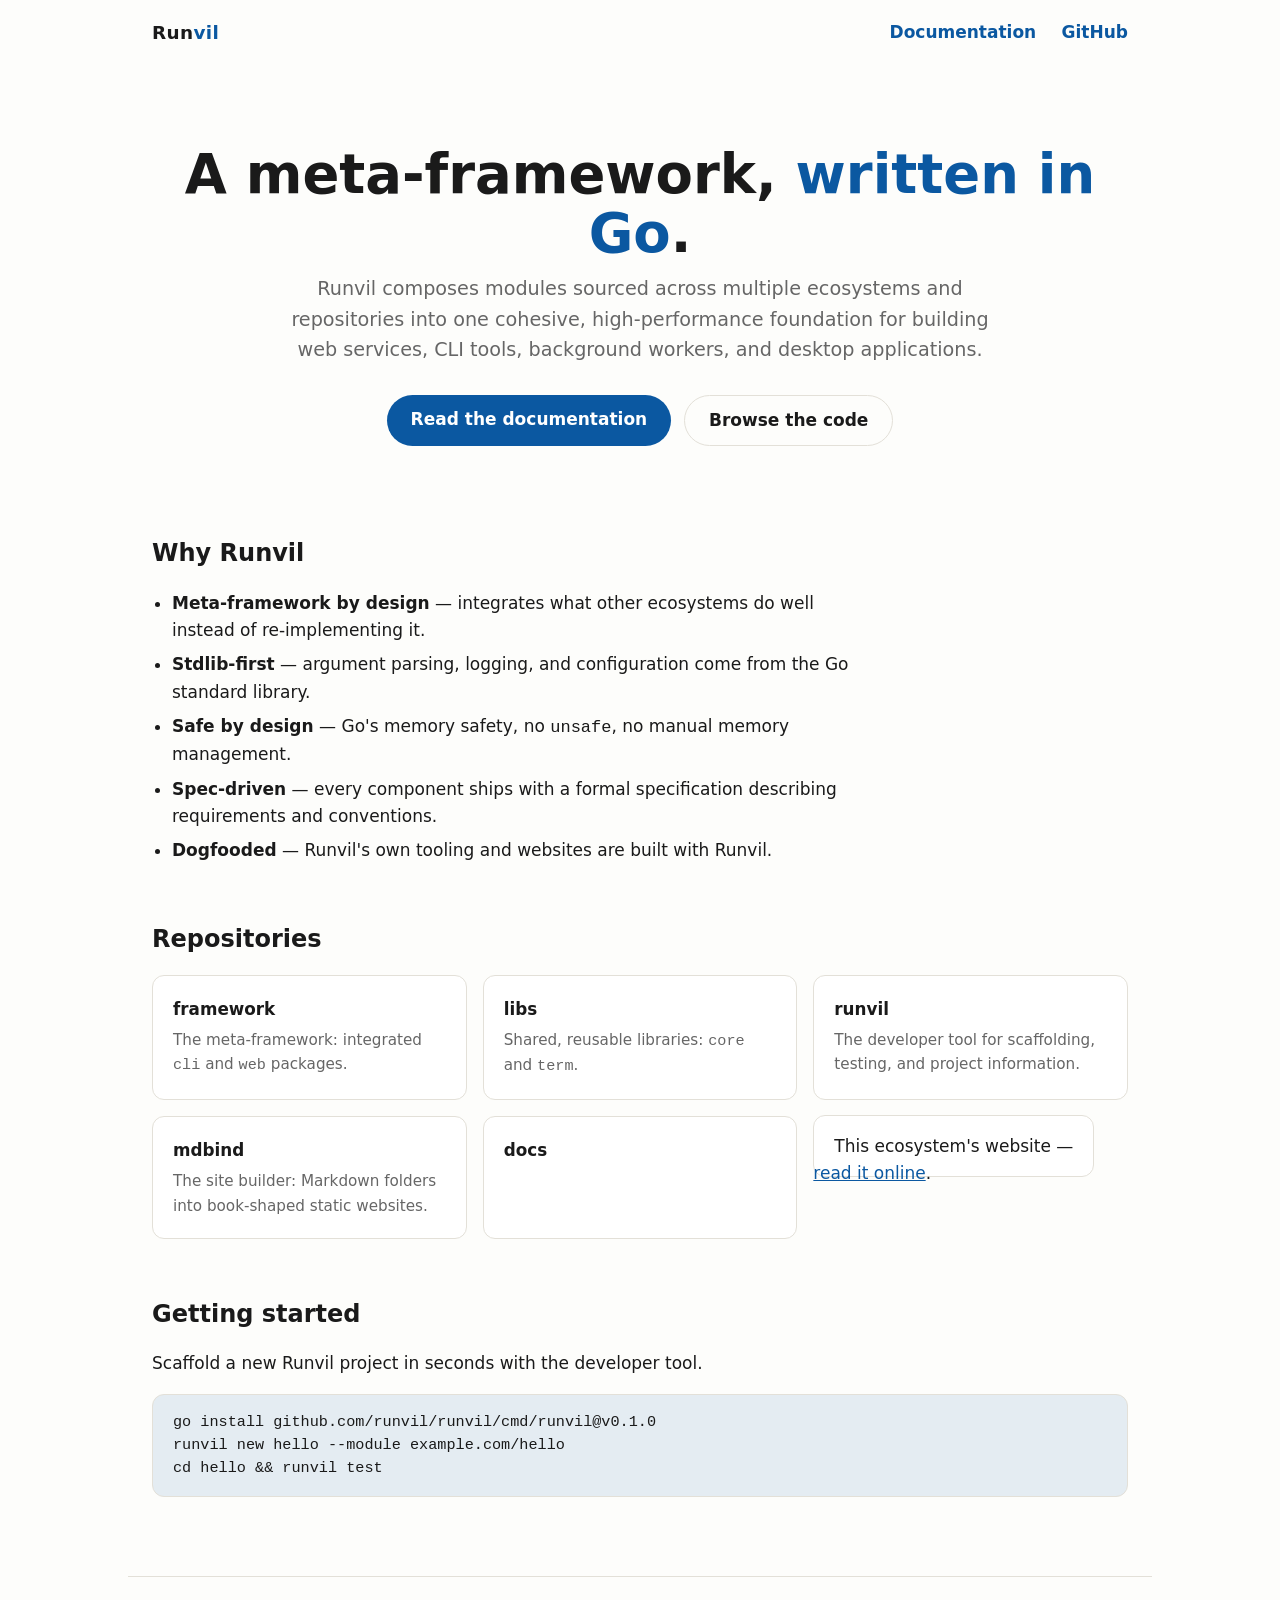
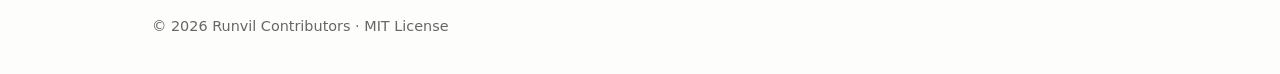
==== index.html @ ac2ca820 "Add Runvil ecosystem landing page" ====
<!DOCTYPE html>
<html lang="en">
<head>
<meta charset="utf-8">
<meta name="viewport" content="width=device-width, initial-scale=1">
<title>Runvil — A Meta-Framework Written in Go</title>
<meta name="description" content="Runvil composes modules sourced across multiple ecosystems into one cohesive, high-performance foundation for building applications in Go.">
<link rel="icon" href="data:image/svg+xml,%3Csvg xmlns='http://www.w3.org/2000/svg' viewBox='0 0 32 32'%3E%3Crect width='32' height='32' rx='7' fill='%230b58a1'/%3E%3Cpath d='M9 22 L9 10 L13 10 L13 18 L19 18 L19 10 L23 10 L23 22 Z' fill='%23fff'/%3E%3C/svg%3E">
<style>
  :root {
    color-scheme: light dark;
    --bg: #fdfdfb;
    --ink: #1a1a1a;
    --muted: #666;
    --accent: #0b58a1;
    --accent-soft: rgba(11, 88, 161, 0.10);
    --rule: #e3e0d8;
    --card: #ffffff;
    --radius: 12px;
  }
  * { box-sizing: border-box; }
  body {
    margin: 0;
    font: 17px/1.6 ui-sans-serif, system-ui, -apple-system, "Segoe UI", sans-serif;
    color: var(--ink);
    background: var(--bg);
  }
  a { color: var(--accent); }
  header.top {
    display: flex; align-items: center; justify-content: space-between;
    padding: 1.1rem 1.5rem; max-width: 64rem; margin: 0 auto;
  }
  header.top .brand { font-weight: 800; font-size: 1.15rem; letter-spacing: .02em; }
  header.top .brand span { color: var(--accent); }
  header.top nav a { text-decoration: none; font-weight: 600; margin-left: 1.25rem; }
  main { max-width: 64rem; margin: 0 auto; padding: 2rem 1.5rem 4rem; }
  .hero { text-align: center; padding: 3rem 0 2rem; }
  .hero h1 { font-size: clamp(2.2rem, 6vw, 3.4rem); line-height: 1.1; margin: 0 0 .6rem; }
  .hero h1 span { color: var(--accent); }
  .hero p.tagline { font-size: 1.2rem; color: var(--muted); max-width: 44rem; margin: 0 auto 1.8rem; }
  .cta { display: flex; gap: .8rem; justify-content: center; flex-wrap: wrap; }
  .cta a {
    display: inline-block; padding: .7rem 1.5rem; border-radius: 999px;
    text-decoration: none; font-weight: 700;
  }
  .cta a.primary { background: var(--accent); color: #fff; }
  .cta a.secondary { border: 1px solid var(--rule); color: var(--ink); }
  section { margin-top: 3.5rem; }
  h2 { font-size: 1.5rem; margin: 0 0 1rem; }
  .grid { display: grid; grid-template-columns: repeat(auto-fit, minmax(15rem, 1fr)); gap: 1rem; }
  .card {
    background: var(--card); border: 1px solid var(--rule); border-radius: var(--radius);
    padding: 1.25rem; text-decoration: none; color: inherit;
    transition: border-color .15s ease, transform .15s ease;
  }
  .card:hover { border-color: var(--accent); transform: translateY(-2px); }
  .card h3 { margin: 0 0 .35rem; font-size: 1.05rem; }
  .card p { margin: 0; color: var(--muted); font-size: .95rem; }
  pre {
    background: var(--accent-soft); border: 1px solid var(--rule);
    border-radius: var(--radius); padding: 1rem 1.25rem; overflow-x: auto;
    font: .95rem/1.5 ui-monospace, "SF Mono", Menlo, Consolas, monospace;
  }
  ul.features { padding-left: 1.25rem; max-width: 44rem; }
  ul.features li { margin: .45rem 0; }
  footer {
    max-width: 64rem; margin: 0 auto; padding: 1.5rem; color: var(--muted);
    font-size: .9rem; border-top: 1px solid var(--rule);
  }
  @media (prefers-color-scheme: dark) {
    :root {
      --bg: #17171a; --ink: #e6e4dd; --muted: #9a968b;
      --accent: #7ab4ef; --accent-soft: rgba(122, 180, 239, 0.12);
      --rule: #2e2e34; --card: #1e1e23;
    }
    .cta a.secondary { color: var(--ink); }
  }
</style>
</head>
<body>
<header class="top">
  <div class="brand">Run<span>vil</span></div>
  <nav>
    <a href="/docs/">Documentation</a>
    <a href="https://github.com/runvil">GitHub</a>
  </nav>
</header>

<main>
  <div class="hero">
    <h1>A meta-framework, <span>written in Go</span>.</h1>
    <p class="tagline">Runvil composes modules sourced across multiple ecosystems and repositories
    into one cohesive, high-performance foundation for building web services, CLI tools,
    background workers, and desktop applications.</p>
    <div class="cta">
      <a class="primary" href="/docs/">Read the documentation</a>
      <a class="secondary" href="https://github.com/runvil">Browse the code</a>
    </div>
  </div>

  <section>
    <h2>Why Runvil</h2>
    <ul class="features">
      <li><strong>Meta-framework by design</strong> — integrates what other ecosystems do well instead of re-implementing it.</li>
      <li><strong>Stdlib-first</strong> — argument parsing, logging, and configuration come from the Go standard library.</li>
      <li><strong>Safe by design</strong> — Go's memory safety, no <code>unsafe</code>, no manual memory management.</li>
      <li><strong>Spec-driven</strong> — every component ships with a formal specification describing requirements and conventions.</li>
      <li><strong>Dogfooded</strong> — Runvil's own tooling and websites are built with Runvil.</li>
    </ul>
  </section>

  <section>
    <h2>Repositories</h2>
    <div class="grid">
      <a class="card" href="https://github.com/runvil/framework">
        <h3>framework</h3>
        <p>The meta-framework: integrated <code>cli</code> and <code>web</code> packages.</p>
      </a>
      <a class="card" href="https://github.com/runvil/libs">
        <h3>libs</h3>
        <p>Shared, reusable libraries: <code>core</code> and <code>term</code>.</p>
      </a>
      <a class="card" href="https://github.com/runvil/runvil">
        <h3>runvil</h3>
        <p>The developer tool for scaffolding, testing, and project information.</p>
      </a>
      <a class="card" href="https://github.com/runvil/mdbind">
        <h3>mdbind</h3>
        <p>The site builder: Markdown folders into book-shaped static websites.</p>
      </a>
      <a class="card" href="https://github.com/runvil/docs">
        <h3>docs</h3>
        <p>This ecosystem's website — <a href="/docs/">read it online</a>.</p>
      </a>
    </div>
  </section>

  <section>
    <h2>Getting started</h2>
    <p>Scaffold a new Runvil project in seconds with the developer tool.</p>
<pre>go install github.com/runvil/runvil/cmd/runvil@v0.1.0
runvil new hello --module example.com/hello
cd hello && runvil test</pre>
  </section>
</main>

<footer>
  <p>&copy; 2026 Runvil Contributors &middot; MIT License</p>
</footer>
</body>
</html>
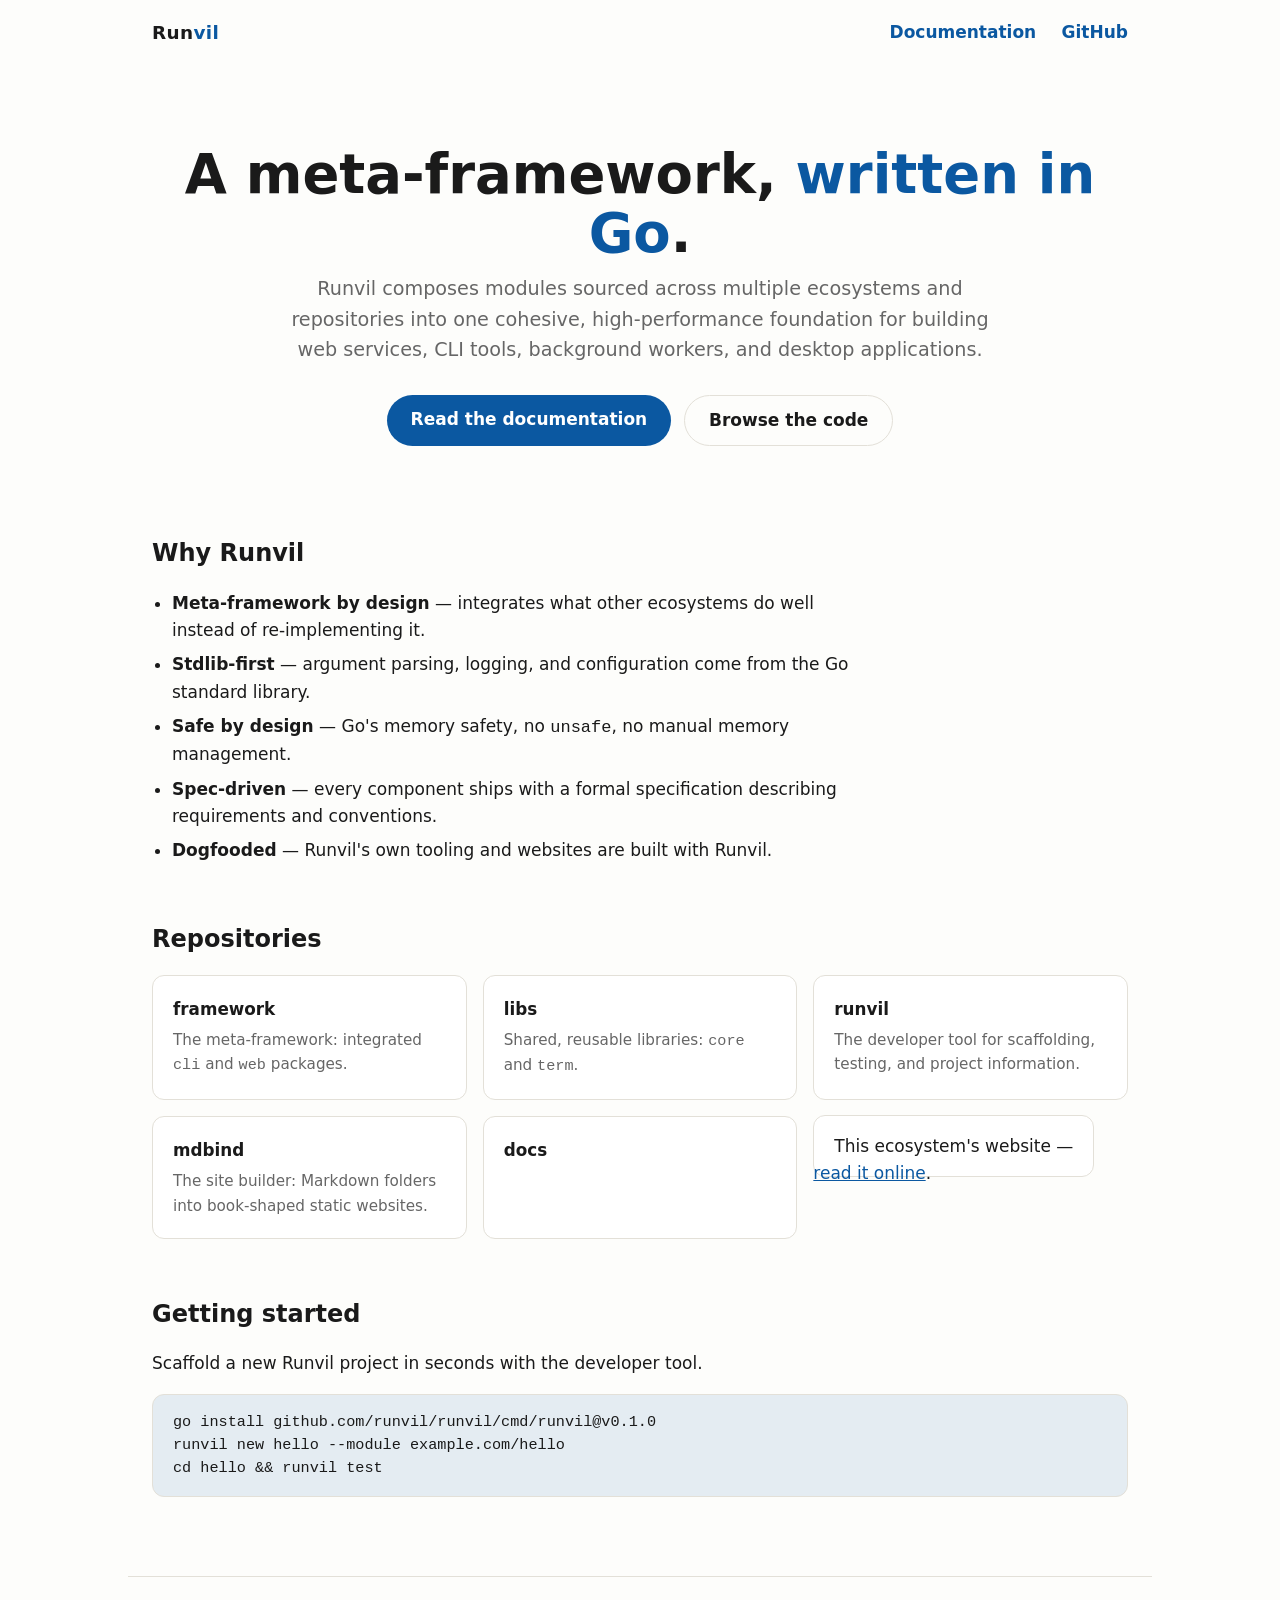
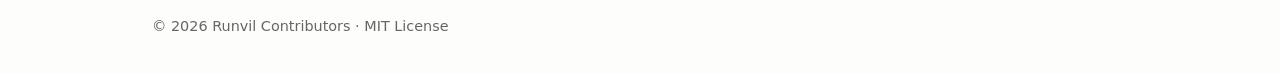
==== commit f88c86b6: "Render footer year dynamically with JavaScript" ====
--- a/index.html
+++ b/index.html
@@ -145,7 +145,10 @@
 </main>
 
 <footer>
-  <p>&copy; 2026 Runvil Contributors &middot; MIT License</p>
+  <p>&copy; <span id="year">2026</span> Runvil Contributors &middot; MIT License</p>
 </footer>
+<script>
+  document.getElementById('year').textContent = new Date().getFullYear();
+</script>
 </body>
 </html>
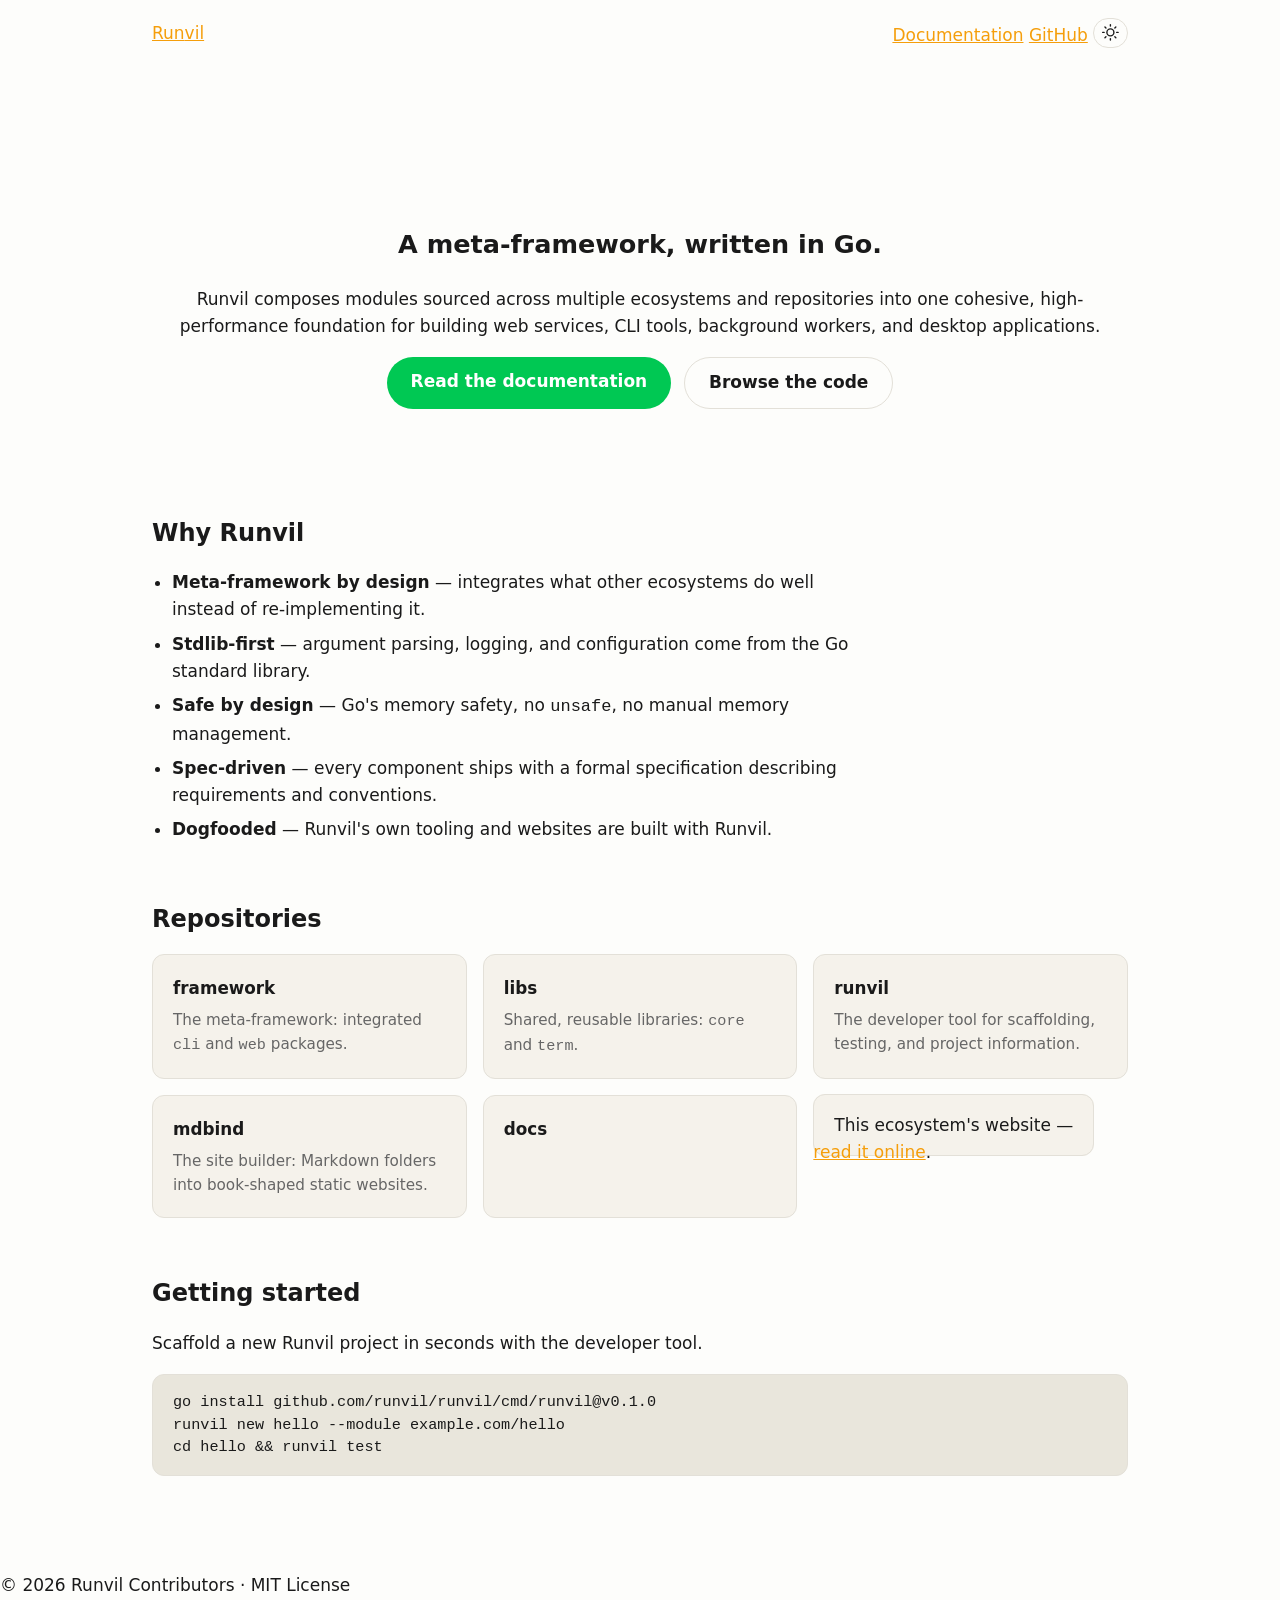
==== commit 14e14bb3: "Use ui framework theming; add theme.css asset from ui exports" ====
--- a/index.html
+++ b/index.html
@@ -1,154 +1,82 @@
-<!DOCTYPE html>
-<html lang="en">
-<head>
-<meta charset="utf-8">
-<meta name="viewport" content="width=device-width, initial-scale=1">
+<!DOCTYPE html><html lang="en" data-rv-layout="site"><head>
+<meta charset="utf-8"/>
+<meta name="viewport" content="width=device-width, initial-scale=1"/>
+<meta name="color-scheme" content="light dark"/>
+<meta name="description" content="Runvil composes modules sourced across multiple ecosystems into one cohesive, high-performance foundation for building applications in Go."/>
 <title>Runvil — A Meta-Framework Written in Go</title>
-<meta name="description" content="Runvil composes modules sourced across multiple ecosystems into one cohesive, high-performance foundation for building applications in Go.">
-<link rel="icon" href="data:image/svg+xml,%3Csvg xmlns='http://www.w3.org/2000/svg' viewBox='0 0 32 32'%3E%3Crect width='32' height='32' rx='7' fill='%230b58a1'/%3E%3Cpath d='M9 22 L9 10 L13 10 L13 18 L19 18 L19 10 L23 10 L23 22 Z' fill='%23fff'/%3E%3C/svg%3E">
-<style>
-  :root {
-    color-scheme: light dark;
-    --bg: #fdfdfb;
-    --ink: #1a1a1a;
-    --muted: #666;
-    --accent: #0b58a1;
-    --accent-soft: rgba(11, 88, 161, 0.10);
-    --rule: #e3e0d8;
-    --card: #ffffff;
-    --radius: 12px;
-  }
-  * { box-sizing: border-box; }
-  body {
-    margin: 0;
-    font: 17px/1.6 ui-sans-serif, system-ui, -apple-system, "Segoe UI", sans-serif;
-    color: var(--ink);
-    background: var(--bg);
-  }
-  a { color: var(--accent); }
-  header.top {
-    display: flex; align-items: center; justify-content: space-between;
-    padding: 1.1rem 1.5rem; max-width: 64rem; margin: 0 auto;
-  }
-  header.top .brand { font-weight: 800; font-size: 1.15rem; letter-spacing: .02em; }
-  header.top .brand span { color: var(--accent); }
-  header.top nav a { text-decoration: none; font-weight: 600; margin-left: 1.25rem; }
-  main { max-width: 64rem; margin: 0 auto; padding: 2rem 1.5rem 4rem; }
-  .hero { text-align: center; padding: 3rem 0 2rem; }
-  .hero h1 { font-size: clamp(2.2rem, 6vw, 3.4rem); line-height: 1.1; margin: 0 0 .6rem; }
-  .hero h1 span { color: var(--accent); }
-  .hero p.tagline { font-size: 1.2rem; color: var(--muted); max-width: 44rem; margin: 0 auto 1.8rem; }
-  .cta { display: flex; gap: .8rem; justify-content: center; flex-wrap: wrap; }
-  .cta a {
-    display: inline-block; padding: .7rem 1.5rem; border-radius: 999px;
-    text-decoration: none; font-weight: 700;
-  }
-  .cta a.primary { background: var(--accent); color: #fff; }
-  .cta a.secondary { border: 1px solid var(--rule); color: var(--ink); }
-  section { margin-top: 3.5rem; }
-  h2 { font-size: 1.5rem; margin: 0 0 1rem; }
-  .grid { display: grid; grid-template-columns: repeat(auto-fit, minmax(15rem, 1fr)); gap: 1rem; }
-  .card {
-    background: var(--card); border: 1px solid var(--rule); border-radius: var(--radius);
-    padding: 1.25rem; text-decoration: none; color: inherit;
-    transition: border-color .15s ease, transform .15s ease;
-  }
-  .card:hover { border-color: var(--accent); transform: translateY(-2px); }
-  .card h3 { margin: 0 0 .35rem; font-size: 1.05rem; }
-  .card p { margin: 0; color: var(--muted); font-size: .95rem; }
-  pre {
-    background: var(--accent-soft); border: 1px solid var(--rule);
-    border-radius: var(--radius); padding: 1rem 1.25rem; overflow-x: auto;
-    font: .95rem/1.5 ui-monospace, "SF Mono", Menlo, Consolas, monospace;
-  }
-  ul.features { padding-left: 1.25rem; max-width: 44rem; }
-  ul.features li { margin: .45rem 0; }
-  footer {
-    max-width: 64rem; margin: 0 auto; padding: 1.5rem; color: var(--muted);
-    font-size: .9rem; border-top: 1px solid var(--rule);
-  }
-  @media (prefers-color-scheme: dark) {
-    :root {
-      --bg: #17171a; --ink: #e6e4dd; --muted: #9a968b;
-      --accent: #7ab4ef; --accent-soft: rgba(122, 180, 239, 0.12);
-      --rule: #2e2e34; --card: #1e1e23;
-    }
-    .cta a.secondary { color: var(--ink); }
-  }
-</style>
+<link rel="icon" href="data:image/svg+xml,%3Csvg xmlns=&#39;http://www.w3.org/2000/svg&#39; viewBox=&#39;0 0 32 32&#39;%3E%3Crect width=&#39;32&#39; height=&#39;32&#39; rx=&#39;7&#39; fill=&#39;%2300c853&#39;/%3E%3Cpath d=&#39;M9 22 L9 10 L13 10 L13 18 L19 18 L19 10 L23 10 L23 22 Z&#39; fill=&#39;%23fff&#39;/%3E%3C/svg%3E"/>
+<link rel="stylesheet" href="/assets/style.css"/>
+<link rel="stylesheet" href="/assets/theme.css"/>
+<style>:root{--base-1: #fdfdfb;--base-1-content: #1a1a1a;--base-2: #f5f2eb;--base-2-content: #666;--base-3: #efece4;--base-3-content: #4a4a4a;--primary: #00c853;--primary-content: #ffffff;--secondary: #4a8f7a;--secondary-content: #ffffff;--accent: #f59e0b;--accent-content: #ffffff;--ghost: #e9e6dc;--ghost-content: #666;--neutral: #e3e0d8;--neutral-content: #666;--success: #15803d;--success-content: #ffffff;--info: #0d9488;--info-content: #ffffff;--warning: #f59e0b;--warning-content: #ffffff;--error: #b91c1c;--error-content: #ffffff;}:root[data-theme="dark"]{--base-1: #17171a;--base-1-content: #e6e4dd;--base-2: #202024;--base-2-content: #9a968b;--base-3: #2a2a30;--base-3-content: #c6c2b8;--primary: #5cff8e;--primary-content: #06160d;--secondary: #7fc99d;--secondary-content: #07130b;--accent: #ffb020;--accent-content: #241a00;--ghost: #26262b;--ghost-content: #9a968b;--neutral: #2e2e34;--neutral-content: #9a968b;--success: #4ade80;--success-content: #0b1f10;--info: #2dd4bf;--info-content: #062a23;--warning: #ffb020;--warning-content: #241a00;--error: #f87171;--error-content: #260a0a;}@media (prefers-color-scheme: dark){:root:not([data-theme]){--base-1: #17171a;--base-1-content: #e6e4dd;--base-2: #202024;--base-2-content: #9a968b;--base-3: #2a2a30;--base-3-content: #c6c2b8;--primary: #5cff8e;--primary-content: #06160d;--secondary: #7fc99d;--secondary-content: #07130b;--accent: #ffb020;--accent-content: #241a00;--ghost: #26262b;--ghost-content: #9a968b;--neutral: #2e2e34;--neutral-content: #9a968b;--success: #4ade80;--success-content: #0b1f10;--info: #2dd4bf;--info-content: #062a23;--warning: #ffb020;--warning-content: #241a00;--error: #f87171;--error-content: #260a0a;}}</style><script>(function(){var k="runvil-theme",d="auto",t=d;try{t=localStorage.getItem(k)||d}catch(e){}var m=window.matchMedia('(prefers-color-scheme: dark)');function apply(){var dark=t==='dark'||(t==='auto'&&m.matches);var r=document.documentElement;r.dataset.theme=dark?'dark':'light';r.style.colorScheme=dark?'dark':'light';var meta=document.querySelector('meta[name="color-scheme"]');if(meta)meta.content=dark?'dark':'light'}apply();if(m.addEventListener){m.addEventListener('change',function(){if(t==='auto')apply()})}window.runvilTheme={get:function(){return t},set:function(x){t=x;try{localStorage.setItem(k,x)}catch(e){}apply()},toggle:function(){var dark=t==='dark'||(t==='auto'&&m.matches);window.runvilTheme.set(dark?'light':'dark')}};document.addEventListener('click',function(e){var el=e.target&&e.target.closest?e.target.closest('[data-theme-toggle]'):null;if(el)window.runvilTheme.toggle()})})();</script>
 </head>
 <body>
-<header class="top">
-  <div class="brand">Run<span>vil</span></div>
+<header class="top" data-rv-component="topbar">
+  <a class="brand" href="/">Run<span>vil</span></a>
   <nav>
     <a href="/docs/">Documentation</a>
     <a href="https://github.com/runvil">GitHub</a>
+    <button type="button" class="theme-toggle" data-theme-toggle="" aria-label="Toggle light/dark theme" title="Toggle theme"><svg class="icon-sun" viewBox="0 0 24 24" width="16" height="16" fill="none" stroke="currentColor" stroke-width="2" stroke-linecap="round" stroke-linejoin="round" aria-hidden="true"><circle cx="12" cy="12" r="5"></circle><line x1="12" y1="1" x2="12" y2="3"></line><line x1="12" y1="21" x2="12" y2="23"></line><line x1="4.22" y1="4.22" x2="5.64" y2="5.64"></line><line x1="18.36" y1="18.36" x2="19.78" y2="19.78"></line><line x1="1" y1="12" x2="3" y2="12"></line><line x1="21" y1="12" x2="23" y2="12"></line><line x1="4.22" y1="19.78" x2="5.64" y2="18.36"></line><line x1="18.36" y1="5.64" x2="19.78" y2="4.22"></line></svg><svg class="icon-moon" viewBox="0 0 24 24" width="16" height="16" fill="none" stroke="currentColor" stroke-width="2" stroke-linecap="round" stroke-linejoin="round" aria-hidden="true"><path d="M21 12.79A9 9 0 1 1 11.21 3 7 7 0 0 0 21 12.79z"></path></svg></button>
   </nav>
 </header>
-
 <main>
-  <div class="hero">
-    <h1>A meta-framework, <span>written in Go</span>.</h1>
-    <p class="tagline">Runvil composes modules sourced across multiple ecosystems and repositories
-    into one cohesive, high-performance foundation for building web services, CLI tools,
-    background workers, and desktop applications.</p>
-    <div class="cta">
-      <a class="primary" href="/docs/">Read the documentation</a>
-      <a class="secondary" href="https://github.com/runvil">Browse the code</a>
-    </div>
+<section class="hero" data-rv-component="hero">
+  <h1>A meta-framework, <span>written in Go</span>.</h1>
+  <p class="tagline">Runvil composes modules sourced across multiple ecosystems and repositories into one cohesive, high-performance foundation for building web services, CLI tools, background workers, and desktop applications.</p>
+  <p class="cta">
+    <a class="primary" href="/docs/">Read the documentation</a>
+    <a class="secondary" href="https://github.com/runvil">Browse the code</a>
+  </p>
+</section>
+<section data-rv-component="features">
+  <h2>Why Runvil</h2>
+  <ul class="features">
+    <li><strong>Meta-framework by design</strong> — integrates what other ecosystems do well instead of re-implementing it.</li><li><strong>Stdlib-first</strong> — argument parsing, logging, and configuration come from the Go standard library.</li><li><strong>Safe by design</strong> — Go&#39;s memory safety, no <code>unsafe</code>, no manual memory management.</li><li><strong>Spec-driven</strong> — every component ships with a formal specification describing requirements and conventions.</li><li><strong>Dogfooded</strong> — Runvil&#39;s own tooling and websites are built with Runvil.</li>
+  </ul>
+</section>
+<section data-rv-component="repos">
+  <h2>Repositories</h2>
+  <div class="grid">
+    
+    <a class="card" href="https://github.com/runvil/framework">
+      <h3>framework</h3>
+      <p>The meta-framework: integrated <code>cli</code> and <code>web</code> packages.</p>
+    </a>
+    
+    <a class="card" href="https://github.com/runvil/libs">
+      <h3>libs</h3>
+      <p>Shared, reusable libraries: <code>core</code> and <code>term</code>.</p>
+    </a>
+    
+    <a class="card" href="https://github.com/runvil/runvil">
+      <h3>runvil</h3>
+      <p>The developer tool for scaffolding, testing, and project information.</p>
+    </a>
+    
+    <a class="card" href="https://github.com/runvil/mdbind">
+      <h3>mdbind</h3>
+      <p>The site builder: Markdown folders into book-shaped static websites.</p>
+    </a>
+    
+    <a class="card" href="https://github.com/runvil/docs">
+      <h3>docs</h3>
+      </a><p><a class="card" href="https://github.com/runvil/docs">This ecosystem&#39;s website — </a><a href="/docs/">read it online</a>.</p>
+    
+    
   </div>
-
-  <section>
-    <h2>Why Runvil</h2>
-    <ul class="features">
-      <li><strong>Meta-framework by design</strong> — integrates what other ecosystems do well instead of re-implementing it.</li>
-      <li><strong>Stdlib-first</strong> — argument parsing, logging, and configuration come from the Go standard library.</li>
-      <li><strong>Safe by design</strong> — Go's memory safety, no <code>unsafe</code>, no manual memory management.</li>
-      <li><strong>Spec-driven</strong> — every component ships with a formal specification describing requirements and conventions.</li>
-      <li><strong>Dogfooded</strong> — Runvil's own tooling and websites are built with Runvil.</li>
-    </ul>
-  </section>
-
-  <section>
-    <h2>Repositories</h2>
-    <div class="grid">
-      <a class="card" href="https://github.com/runvil/framework">
-        <h3>framework</h3>
-        <p>The meta-framework: integrated <code>cli</code> and <code>web</code> packages.</p>
-      </a>
-      <a class="card" href="https://github.com/runvil/libs">
-        <h3>libs</h3>
-        <p>Shared, reusable libraries: <code>core</code> and <code>term</code>.</p>
-      </a>
-      <a class="card" href="https://github.com/runvil/runvil">
-        <h3>runvil</h3>
-        <p>The developer tool for scaffolding, testing, and project information.</p>
-      </a>
-      <a class="card" href="https://github.com/runvil/mdbind">
-        <h3>mdbind</h3>
-        <p>The site builder: Markdown folders into book-shaped static websites.</p>
-      </a>
-      <a class="card" href="https://github.com/runvil/docs">
-        <h3>docs</h3>
-        <p>This ecosystem's website — <a href="/docs/">read it online</a>.</p>
-      </a>
-    </div>
-  </section>
-
-  <section>
-    <h2>Getting started</h2>
-    <p>Scaffold a new Runvil project in seconds with the developer tool.</p>
-<pre>go install github.com/runvil/runvil/cmd/runvil@v0.1.0
+</section>
+<section data-rv-component="start">
+  <h2>Getting started</h2>
+  <p>Scaffold a new Runvil project in seconds with the developer tool.</p>
+  <pre>go install github.com/runvil/runvil/cmd/runvil@v0.1.0
 runvil new hello --module example.com/hello
-cd hello && runvil test</pre>
-  </section>
+cd hello &amp;&amp; runvil test</pre>
+</section>
 </main>
-
-<footer>
-  <p>&copy; <span id="year">2026</span> Runvil Contributors &middot; MIT License</p>
+<footer data-rv-component="footer">
+  <p>© <span id="year">2026</span> Runvil Contributors · MIT License</p>
 </footer>
 <script>
   document.getElementById('year').textContent = new Date().getFullYear();
 </script>
-</body>
-</html>+
+</body></html>
--- a/assets/style.css
+++ b/assets/style.css
@@ -0,0 +1,24 @@
+/* footer */
+[data-rv-component="footer"] footer, [data-rv-component="footer"]footer{ max-width: 64rem; margin: 0 auto; padding: 1.5rem; color: var(--muted); font-size: .9rem; border-top: 1px solid var(--neutral); }
+/* hero */
+[data-rv-component="hero"] .hero, [data-rv-component="hero"].hero{ text-align: center; padding: 3rem 0 2rem; }[data-rv-component="hero"] .hero h1{ font-size: clamp(2.2rem, 6vw, 3.4rem); line-height: 1.1; margin: 0 0 .6rem; }[data-rv-component="hero"] .hero h1 span{ color: var(--accent); }[data-rv-component="hero"] .hero .tagline{ font-size: 1.2rem; color: var(--muted); max-width: 44rem; margin: 0 auto 1.8rem; }
+/* notfound */
+[data-rv-component="notfound"] .nf, [data-rv-component="notfound"].nf{ text-align: center; padding: 3rem 0; }[data-rv-component="notfound"] .nf h1{ font-size: 2rem; }
+/* repos */
+[data-rv-component="repos"] .grid, [data-rv-component="repos"].grid{ display: grid; grid-template-columns: repeat(auto-fit, minmax(15rem, 1fr)); gap: 1rem; }[data-rv-component="repos"] .card, [data-rv-component="repos"].card{ background: var(--card); border: 1px solid var(--neutral); border-radius: var(--radius); padding: 1.25rem; text-decoration: none; color: inherit; transition: border-color .15s ease, transform .15s ease; }[data-rv-component="repos"] .card:hover, [data-rv-component="repos"].card:hover{ border-color: var(--primary); transform: translateY(-2px); }[data-rv-component="repos"] .card h3{ margin: 0 0 .35rem; font-size: 1.05rem; }[data-rv-component="repos"] .card p{ margin: 0; color: var(--muted); font-size: .95rem; }
+/* site */
+:root{
+  --radius: 12px;
+  --card: var(--base-2);
+  --bg: var(--base-1);
+  --ink: var(--base-1-content);
+  --muted: var(--base-2-content);
+  --accent: var(--primary);
+  --accent-soft: var(--ghost);
+  --rule: var(--neutral);
+}[data-rv-layout="site"] *{ box-sizing: border-box; }[data-rv-layout="site"] body{ margin: 0; font: 17px/1.6 ui-sans-serif, system-ui, -apple-system, "Segoe UI", sans-serif; color: var(--ink); background: var(--bg); transition: background-color .2s ease, color .2s ease; }[data-rv-layout="site"] a{ color: var(--accent); }[data-rv-layout="site"] main{ max-width: 64rem; margin: 0 auto; padding: 2rem 1.5rem 4rem; }[data-rv-layout="site"] section{ margin-top: 3.5rem; }[data-rv-layout="site"] h2{ font-size: 1.5rem; margin: 0 0 1rem; }[data-rv-layout="site"] pre{ background: var(--ghost); border: 1px solid var(--neutral); border-radius: var(--radius); padding: 1rem 1.25rem; overflow-x: auto; font: .95rem/1.5 ui-monospace, "SF Mono", Menlo, Consolas, monospace; color: var(--base-1-content); }[data-rv-layout="site"] ul.features{ padding-left: 1.25rem; max-width: 44rem; }[data-rv-layout="site"] ul.features li{ margin: .45rem 0; }[data-rv-layout="site"] .cta{ display: flex; gap: .8rem; justify-content: center; flex-wrap: wrap; }[data-rv-layout="site"] .cta a{ display: inline-block; padding: .7rem 1.5rem; border-radius: 999px; text-decoration: none; font-weight: 700; }[data-rv-layout="site"] .cta a.primary{ background: var(--primary); color: var(--primary-content); }[data-rv-layout="site"] .cta a.secondary{ border: 1px solid var(--neutral); color: var(--ink); }
+/* topbar */
+[data-rv-component="topbar"] .top, [data-rv-component="topbar"].top{
+  display: flex; align-items: center; justify-content: space-between;
+  padding: 1.1rem 1.5rem; max-width: 64rem; margin: 0 auto;
+}[data-rv-component="topbar"] .top .brand{ font-weight: 800; font-size: 1.15rem; letter-spacing: .02em; color: var(--ink); text-decoration: none; }[data-rv-component="topbar"] .top .brand span{ color: var(--accent); }[data-rv-component="topbar"] .top nav a{ text-decoration: none; font-weight: 600; margin-left: 1.25rem; color: var(--ink); }[data-rv-component="topbar"] .top nav a:hover{ color: var(--accent); }
--- a/assets/theme.css
+++ b/assets/theme.css
@@ -0,0 +1,8 @@
+:root { --show-sun: block; --show-moon: none; }
+:root[data-theme="dark"] { --show-sun: none; --show-moon: block; }
+@media (prefers-color-scheme: dark) { :root:not([data-theme]) { --show-sun: none; --show-moon: block; } }
+.theme-toggle { border: 1px solid var(--neutral); border-radius: 999px; background: transparent; color: var(--ink); padding: .35rem .5rem; line-height: 0; cursor: pointer; transition: border-color .2s ease, color .2s ease; }
+.theme-toggle:hover { border-color: var(--primary); color: var(--primary); }
+.theme-toggle svg { width: 1.05rem; height: 1.05rem; display: block; }
+.theme-toggle .icon-sun { display: var(--show-sun); }
+.theme-toggle .icon-moon { display: var(--show-moon); }
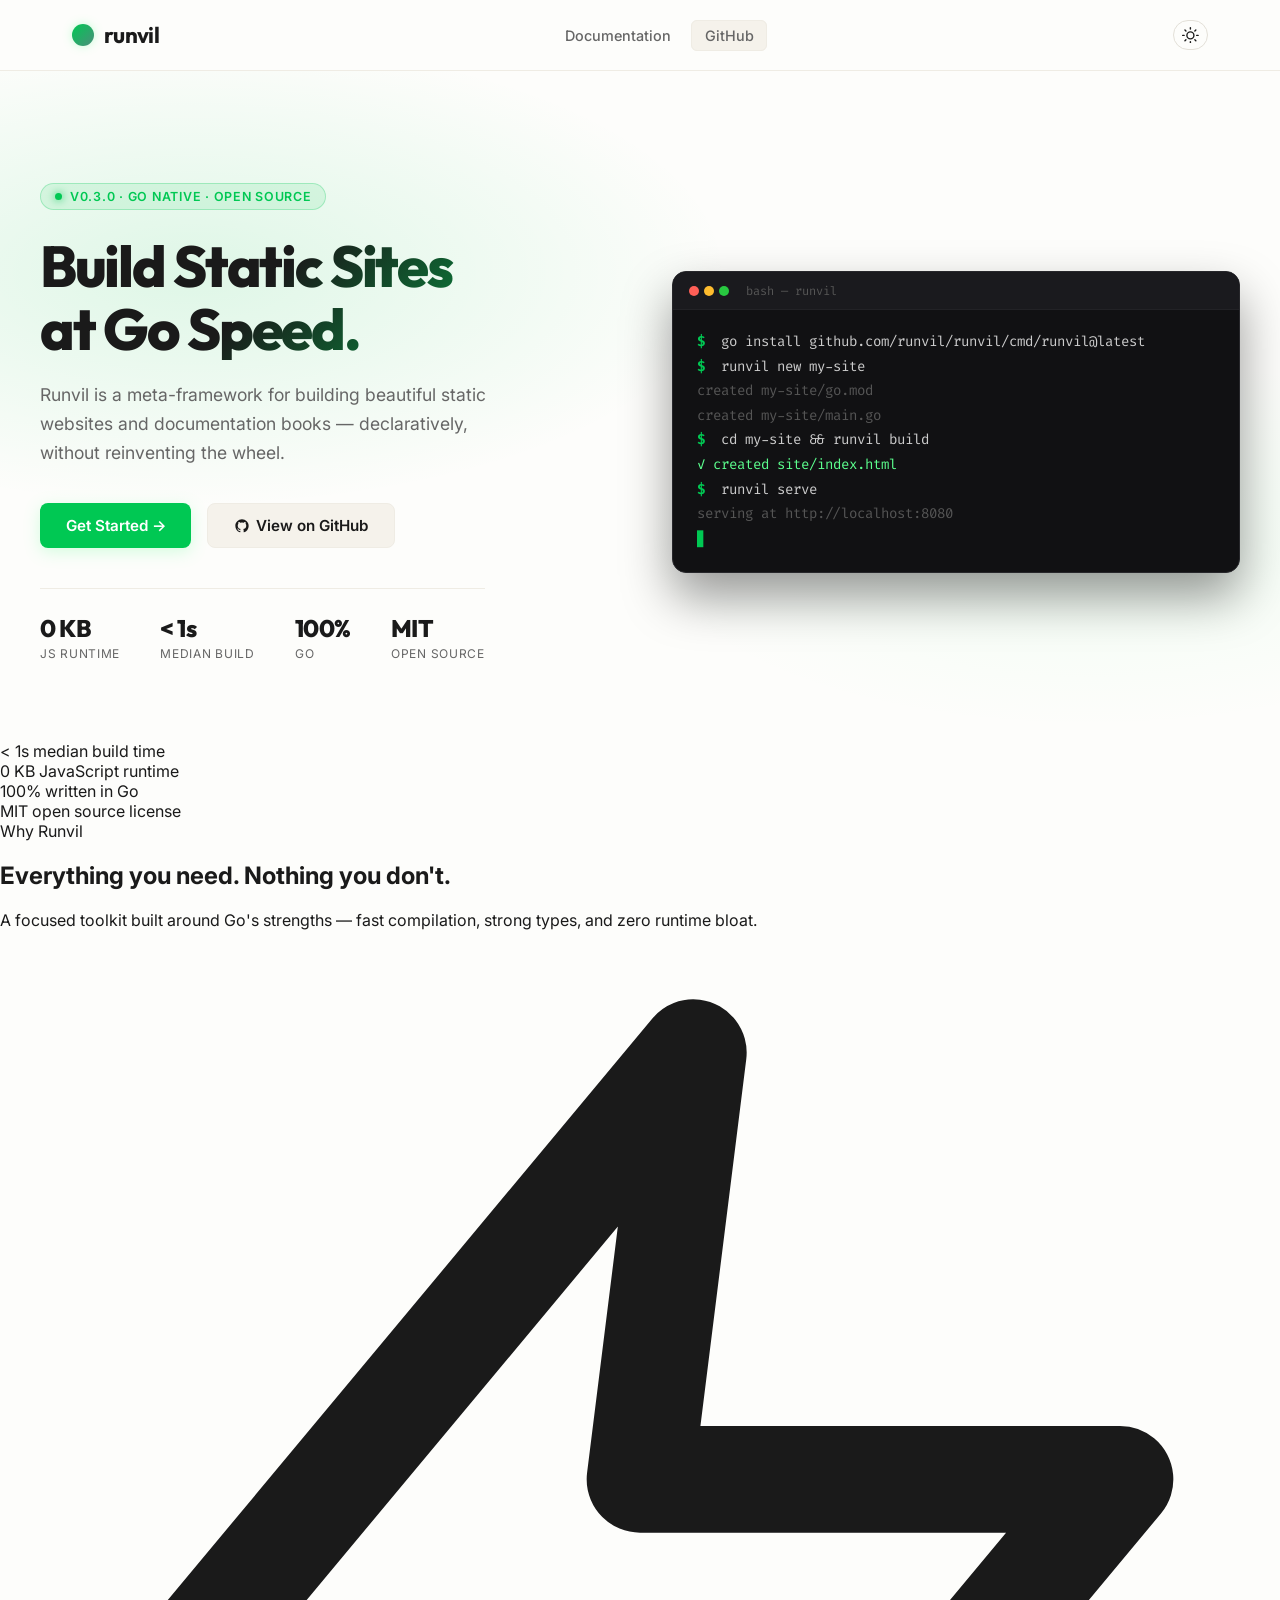
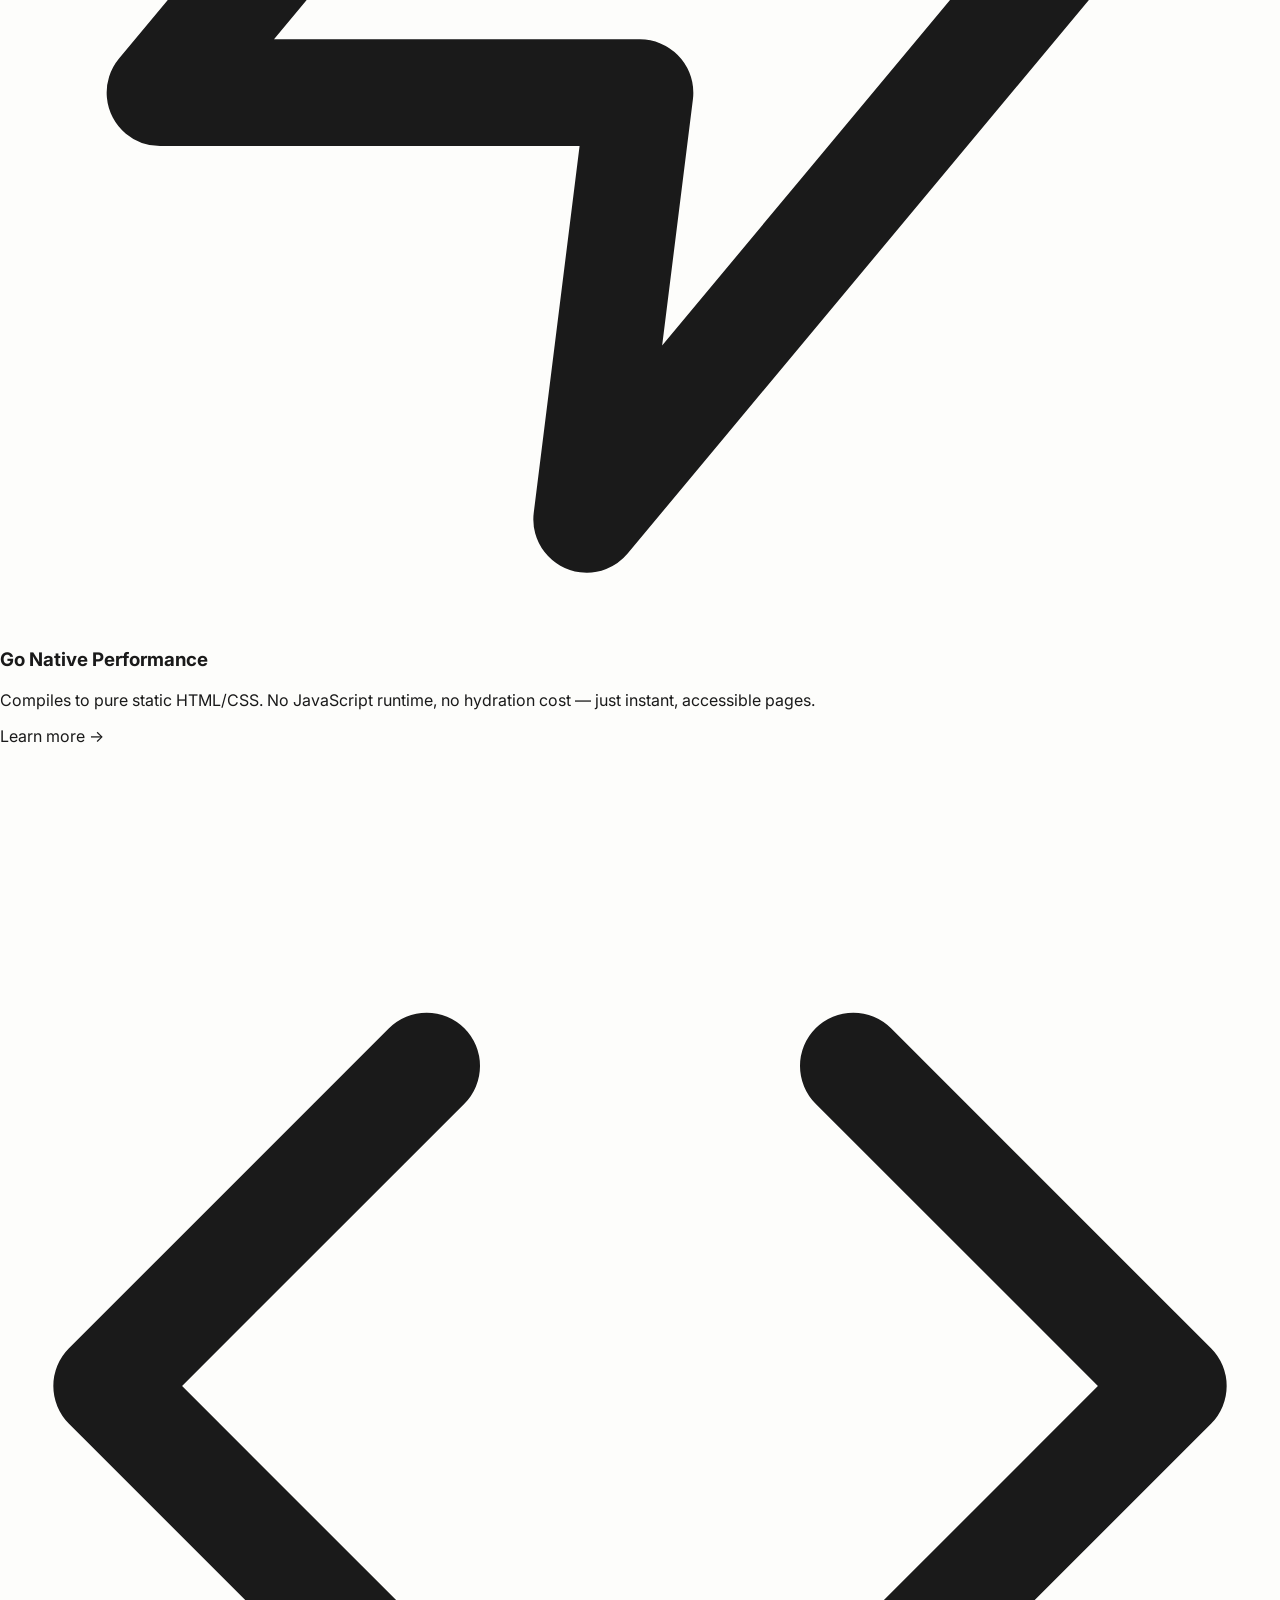
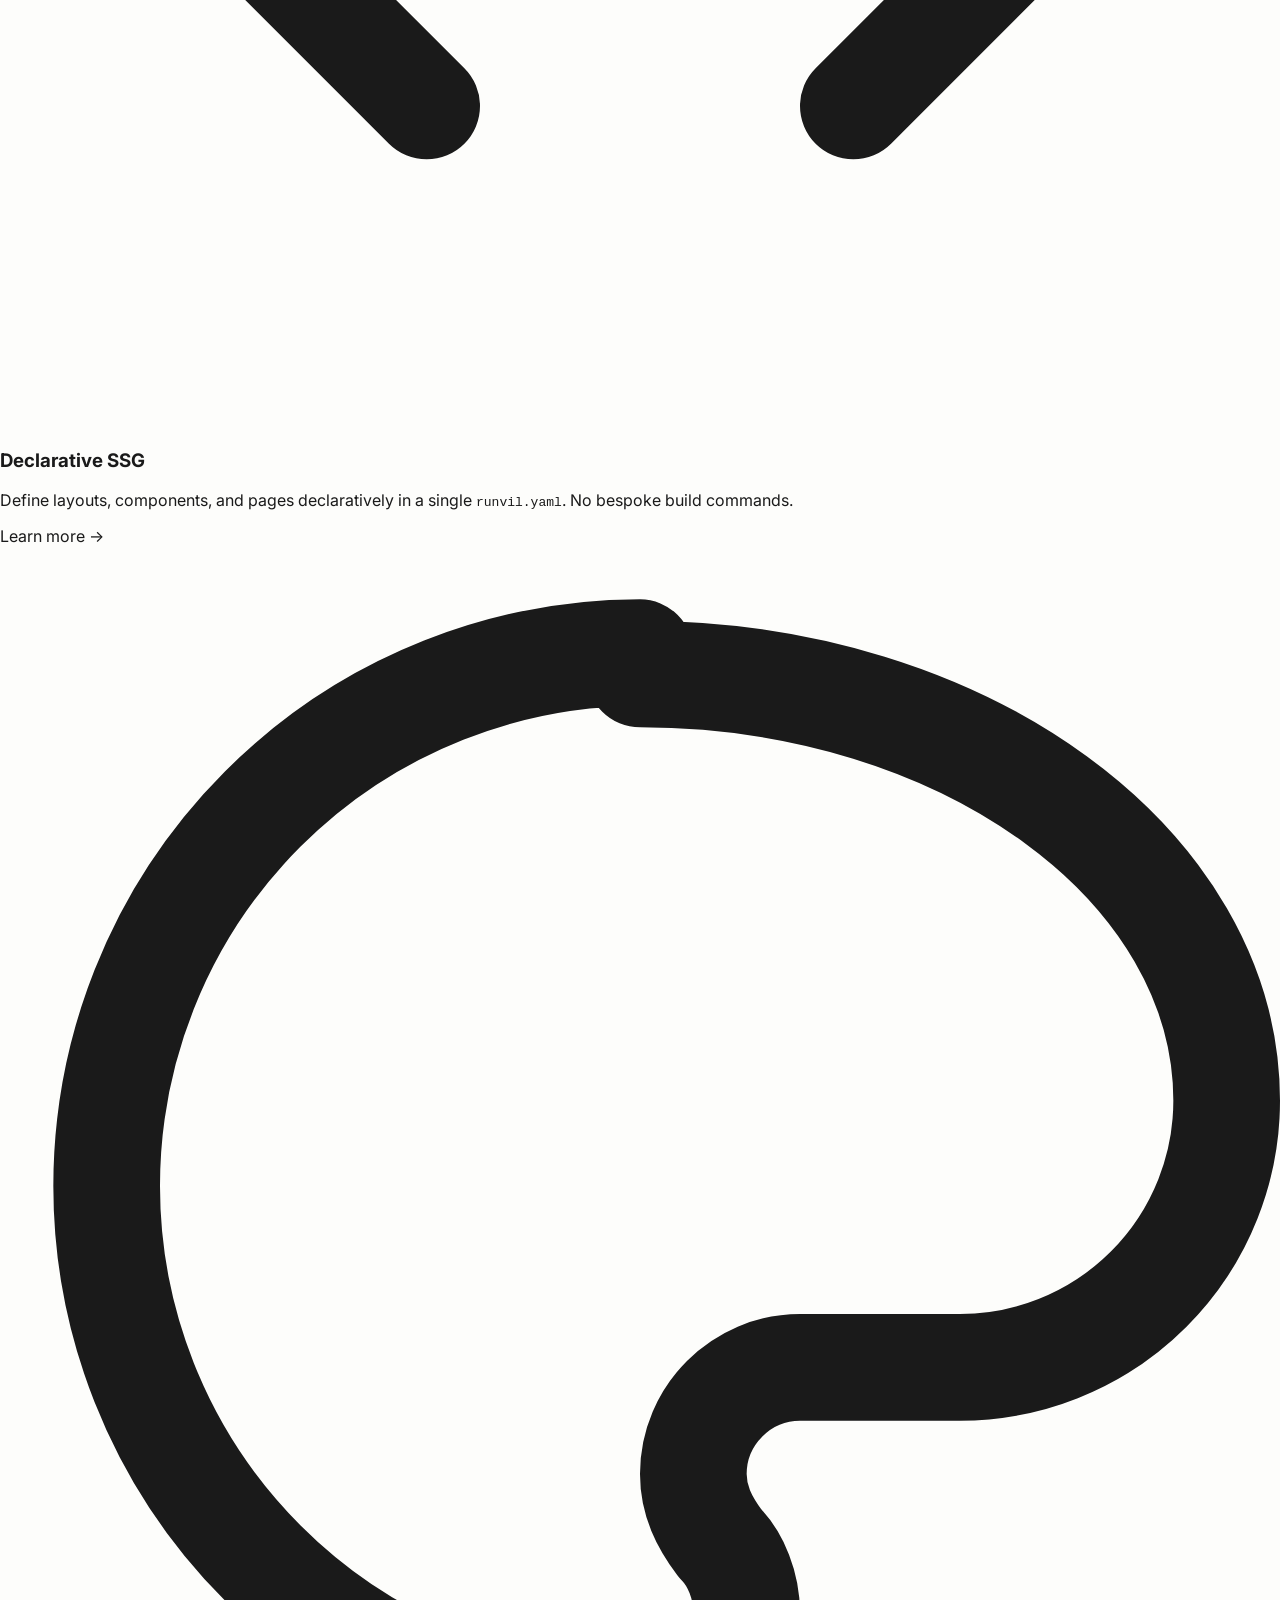
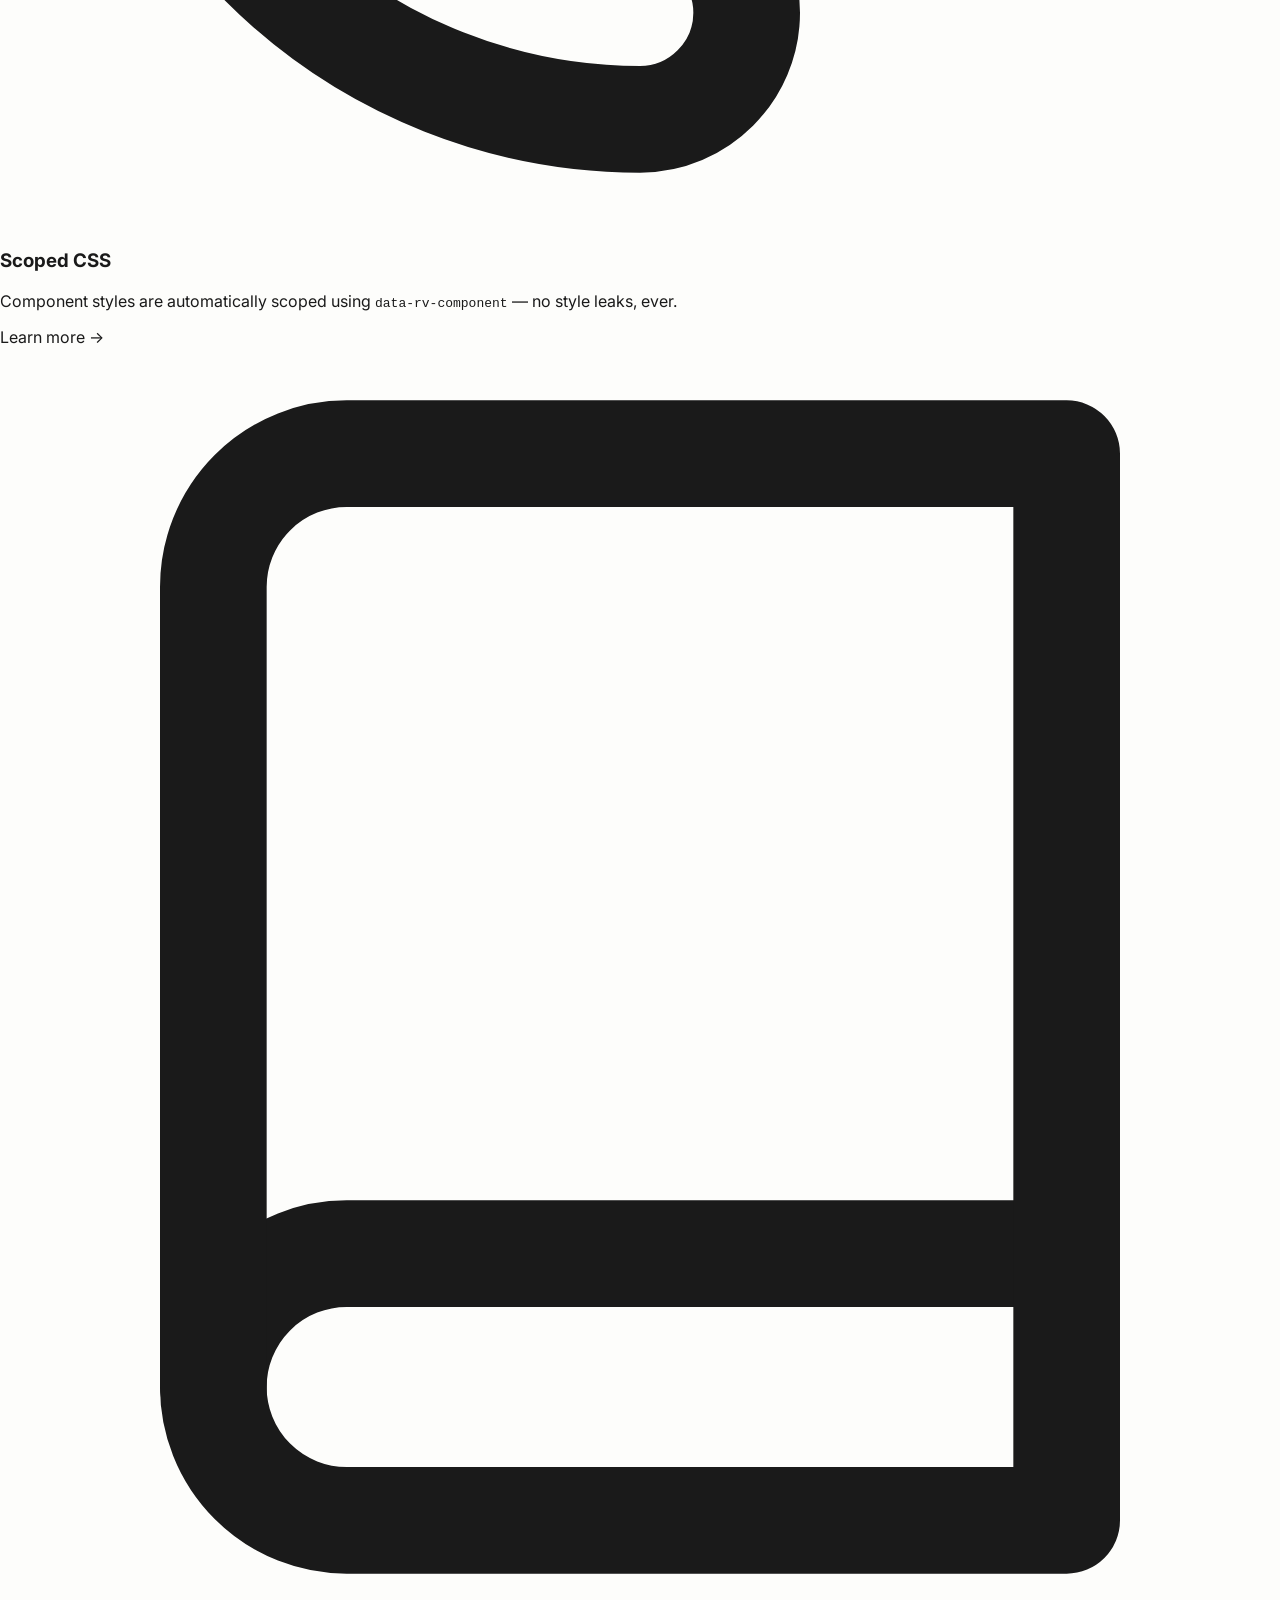
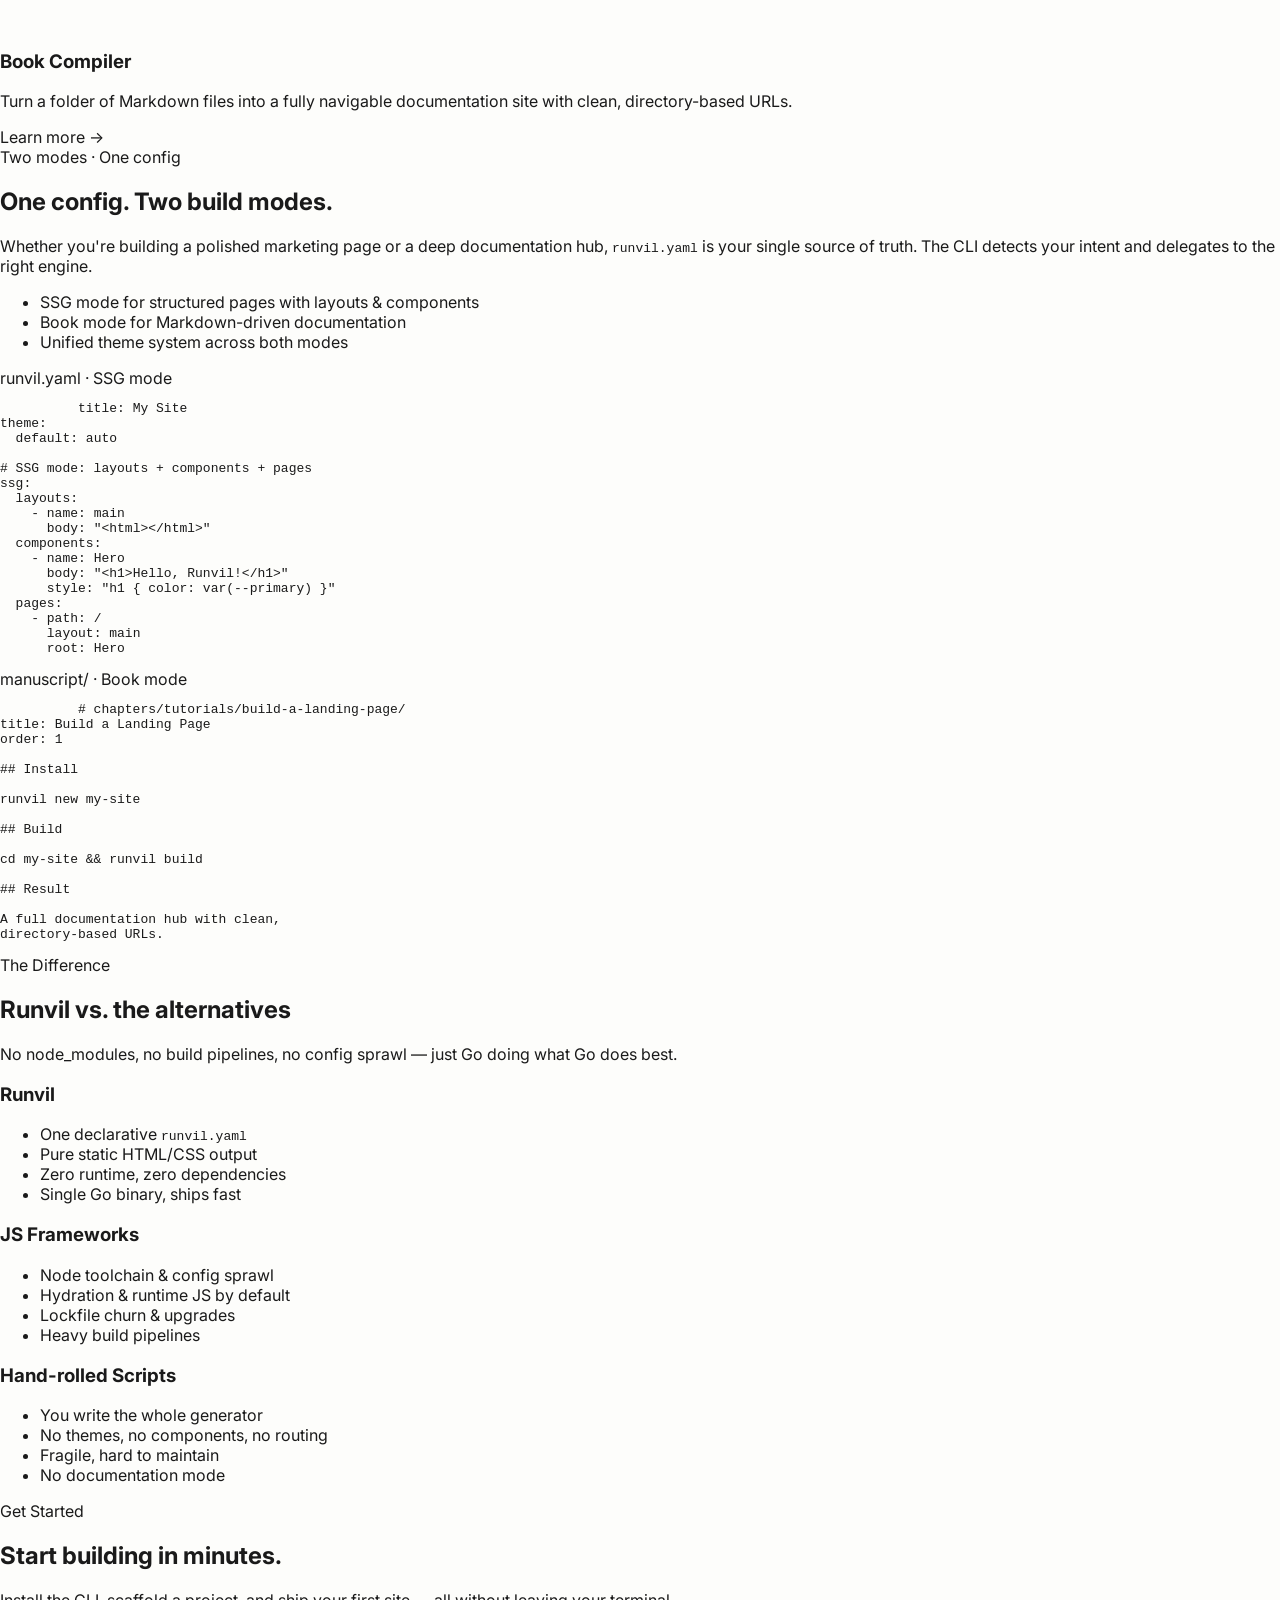
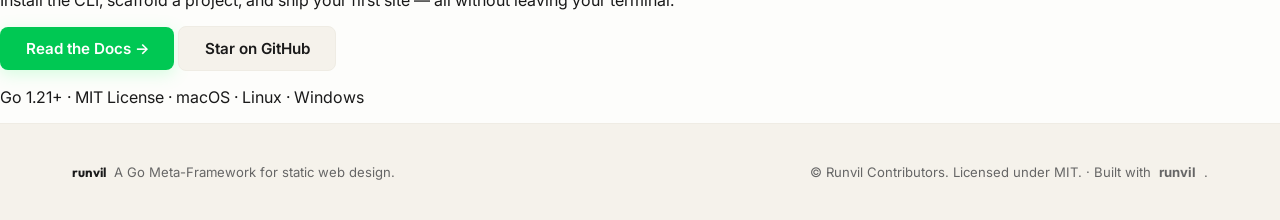
==== commit 38f34dd0: "Upgrade landing page design with marketing sections Add social proof band, SVG feature icons, dual-m" ====
--- a/index.html
+++ b/index.html
@@ -1,82 +1,251 @@
-<!DOCTYPE html><html lang="en" data-rv-layout="site"><head>
-<meta charset="utf-8"/>
-<meta name="viewport" content="width=device-width, initial-scale=1"/>
-<meta name="color-scheme" content="light dark"/>
-<meta name="description" content="Runvil composes modules sourced across multiple ecosystems into one cohesive, high-performance foundation for building applications in Go."/>
-<title>Runvil — A Meta-Framework Written in Go</title>
-<link rel="icon" href="data:image/svg+xml,%3Csvg xmlns=&#39;http://www.w3.org/2000/svg&#39; viewBox=&#39;0 0 32 32&#39;%3E%3Crect width=&#39;32&#39; height=&#39;32&#39; rx=&#39;7&#39; fill=&#39;%2300c853&#39;/%3E%3Cpath d=&#39;M9 22 L9 10 L13 10 L13 18 L19 18 L19 10 L23 10 L23 22 Z&#39; fill=&#39;%23fff&#39;/%3E%3C/svg%3E"/>
-<link rel="stylesheet" href="/assets/style.css"/>
-<link rel="stylesheet" href="/assets/theme.css"/>
-<style>:root{--base-1: #fdfdfb;--base-1-content: #1a1a1a;--base-2: #f5f2eb;--base-2-content: #666;--base-3: #efece4;--base-3-content: #4a4a4a;--primary: #00c853;--primary-content: #ffffff;--secondary: #4a8f7a;--secondary-content: #ffffff;--accent: #f59e0b;--accent-content: #ffffff;--ghost: #e9e6dc;--ghost-content: #666;--neutral: #e3e0d8;--neutral-content: #666;--success: #15803d;--success-content: #ffffff;--info: #0d9488;--info-content: #ffffff;--warning: #f59e0b;--warning-content: #ffffff;--error: #b91c1c;--error-content: #ffffff;}:root[data-theme="dark"]{--base-1: #17171a;--base-1-content: #e6e4dd;--base-2: #202024;--base-2-content: #9a968b;--base-3: #2a2a30;--base-3-content: #c6c2b8;--primary: #5cff8e;--primary-content: #06160d;--secondary: #7fc99d;--secondary-content: #07130b;--accent: #ffb020;--accent-content: #241a00;--ghost: #26262b;--ghost-content: #9a968b;--neutral: #2e2e34;--neutral-content: #9a968b;--success: #4ade80;--success-content: #0b1f10;--info: #2dd4bf;--info-content: #062a23;--warning: #ffb020;--warning-content: #241a00;--error: #f87171;--error-content: #260a0a;}@media (prefers-color-scheme: dark){:root:not([data-theme]){--base-1: #17171a;--base-1-content: #e6e4dd;--base-2: #202024;--base-2-content: #9a968b;--base-3: #2a2a30;--base-3-content: #c6c2b8;--primary: #5cff8e;--primary-content: #06160d;--secondary: #7fc99d;--secondary-content: #07130b;--accent: #ffb020;--accent-content: #241a00;--ghost: #26262b;--ghost-content: #9a968b;--neutral: #2e2e34;--neutral-content: #9a968b;--success: #4ade80;--success-content: #0b1f10;--info: #2dd4bf;--info-content: #062a23;--warning: #ffb020;--warning-content: #241a00;--error: #f87171;--error-content: #260a0a;}}</style><script>(function(){var k="runvil-theme",d="auto",t=d;try{t=localStorage.getItem(k)||d}catch(e){}var m=window.matchMedia('(prefers-color-scheme: dark)');function apply(){var dark=t==='dark'||(t==='auto'&&m.matches);var r=document.documentElement;r.dataset.theme=dark?'dark':'light';r.style.colorScheme=dark?'dark':'light';var meta=document.querySelector('meta[name="color-scheme"]');if(meta)meta.content=dark?'dark':'light'}apply();if(m.addEventListener){m.addEventListener('change',function(){if(t==='auto')apply()})}window.runvilTheme={get:function(){return t},set:function(x){t=x;try{localStorage.setItem(k,x)}catch(e){}apply()},toggle:function(){var dark=t==='dark'||(t==='auto'&&m.matches);window.runvilTheme.set(dark?'light':'dark')}};document.addEventListener('click',function(e){var el=e.target&&e.target.closest?e.target.closest('[data-theme-toggle]'):null;if(el)window.runvilTheme.toggle()})})();</script>
+<!DOCTYPE html><html lang="en" data-theme="auto" data-rv-layout="main"><head>
+  <meta charset="utf-8"/>
+  <meta name="viewport" content="width=device-width, initial-scale=1"/>
+  <meta name="color-scheme" content="light dark"/>
+  <title>Runvil — A Meta-Framework Written in Go</title>
+  <meta name="description" content="Simple, type-safe, and incredibly fast static sites and structured documents. Powered by Go."/>
+  <link rel="preconnect" href="https://fonts.googleapis.com"/>
+<link rel="preconnect" href="https://fonts.gstatic.com" crossorigin=""/>
+<link href="https://fonts.googleapis.com/css2?family=Inter:wght@400;500;600;700&amp;family=Outfit:wght@500;700;800&amp;family=Fira+Code:wght@400;500&amp;display=swap" rel="stylesheet"/>
+<style>
+:root {
+  --max-width: 1200px;
+  --nav-height: 70px;
+  --radius-card: 14px;
+  --transition: 0.22s ease;
+}
+body { margin: 0; display: flex; flex-direction: column; min-height: 100vh; font-family: 'Inter', sans-serif; background-color: var(--base-1); color: var(--base-1-content); -webkit-font-smoothing: antialiased; }
+main[data-ui-component="main"] { flex: 1; }
+.brand-link { display: inline-flex; align-items: center; gap: 0.6rem; text-decoration: none; color: var(--base-1-content); }
+.logo-orb { width: 1.4rem; height: 1.4rem; border-radius: 50%; background: linear-gradient(135deg, var(--primary), var(--secondary)); box-shadow: 0 0 10px rgba(92,255,142,0.35); flex-shrink: 0; }
+.logo-text { font-family: 'Outfit', sans-serif; font-weight: 700; font-size: 1.4rem; letter-spacing: -0.03em; }
+.github-link { padding: 0.35rem 0.8rem; border-radius: 6px; background-color: var(--base-2); border: 1px solid var(--base-3); transition: all var(--transition); }
+.github-link:hover { background-color: var(--base-3); border-color: var(--primary); }
+.footer-brand { font-family: 'Outfit', sans-serif; font-weight: 700; color: var(--base-1-content); }
+</style>
+
+  <link rel="stylesheet" href="/assets/ui.css"/>
+  <link rel="stylesheet" href="/assets/style.css"/>
+  <style>:root{--base-1: #fdfdfb;--base-1-content: #1a1a1a;--base-2: #f5f2eb;--base-2-content: #666;--base-3: #efece4;--base-3-content: #4a4a4a;--primary: #00c853;--primary-content: #ffffff;--secondary: #4a8f7a;--secondary-content: #ffffff;--accent: #f59e0b;--accent-content: #ffffff;--ghost: #e9e6dc;--ghost-content: #666;--neutral: #e3e0d8;--neutral-content: #666;--success: #15803d;--success-content: #ffffff;--info: #0d9488;--info-content: #ffffff;--warning: #f59e0b;--warning-content: #ffffff;--error: #b91c1c;--error-content: #ffffff;}:root[data-theme="dark"]{--base-1: #17171a;--base-1-content: #e6e4dd;--base-2: #202024;--base-2-content: #9a968b;--base-3: #2a2a30;--base-3-content: #c6c2b8;--primary: #5cff8e;--primary-content: #06160d;--secondary: #7fc99d;--secondary-content: #07130b;--accent: #ffb020;--accent-content: #241a00;--ghost: #26262b;--ghost-content: #9a968b;--neutral: #2e2e34;--neutral-content: #9a968b;--success: #4ade80;--success-content: #0b1f10;--info: #2dd4bf;--info-content: #062a23;--warning: #ffb020;--warning-content: #241a00;--error: #f87171;--error-content: #260a0a;}@media (prefers-color-scheme: dark){:root:not([data-theme]){--base-1: #17171a;--base-1-content: #e6e4dd;--base-2: #202024;--base-2-content: #9a968b;--base-3: #2a2a30;--base-3-content: #c6c2b8;--primary: #5cff8e;--primary-content: #06160d;--secondary: #7fc99d;--secondary-content: #07130b;--accent: #ffb020;--accent-content: #241a00;--ghost: #26262b;--ghost-content: #9a968b;--neutral: #2e2e34;--neutral-content: #9a968b;--success: #4ade80;--success-content: #0b1f10;--info: #2dd4bf;--info-content: #062a23;--warning: #ffb020;--warning-content: #241a00;--error: #f87171;--error-content: #260a0a;}}</style><script>(function(){var k="runvil-theme",d="auto",t=d;try{t=localStorage.getItem(k)||d}catch(e){}var m=window.matchMedia('(prefers-color-scheme: dark)');function apply(){var dark=t==='dark'||(t==='auto'&&m.matches);var r=document.documentElement;r.dataset.theme=dark?'dark':'light';r.style.colorScheme=dark?'dark':'light';var meta=document.querySelector('meta[name="color-scheme"]');if(meta)meta.content=dark?'dark':'light'}apply();if(m.addEventListener){m.addEventListener('change',function(){if(t==='auto')apply()})}window.runvilTheme={get:function(){return t},set:function(x){t=x;try{localStorage.setItem(k,x)}catch(e){}apply()},toggle:function(){var dark=t==='dark'||(t==='auto'&&m.matches);window.runvilTheme.set(dark?'light':'dark')}};document.addEventListener('click',function(e){var el=e.target&&e.target.closest?e.target.closest('[data-theme-toggle]'):null;if(el)window.runvilTheme.toggle()})})();</script>
 </head>
 <body>
-<header class="top" data-rv-component="topbar">
-  <a class="brand" href="/">Run<span>vil</span></a>
-  <nav>
-    <a href="/docs/">Documentation</a>
-    <a href="https://github.com/runvil">GitHub</a>
-    <button type="button" class="theme-toggle" data-theme-toggle="" aria-label="Toggle light/dark theme" title="Toggle theme"><svg class="icon-sun" viewBox="0 0 24 24" width="16" height="16" fill="none" stroke="currentColor" stroke-width="2" stroke-linecap="round" stroke-linejoin="round" aria-hidden="true"><circle cx="12" cy="12" r="5"></circle><line x1="12" y1="1" x2="12" y2="3"></line><line x1="12" y1="21" x2="12" y2="23"></line><line x1="4.22" y1="4.22" x2="5.64" y2="5.64"></line><line x1="18.36" y1="18.36" x2="19.78" y2="19.78"></line><line x1="1" y1="12" x2="3" y2="12"></line><line x1="21" y1="12" x2="23" y2="12"></line><line x1="4.22" y1="19.78" x2="5.64" y2="18.36"></line><line x1="18.36" y1="5.64" x2="19.78" y2="4.22"></line></svg><svg class="icon-moon" viewBox="0 0 24 24" width="16" height="16" fill="none" stroke="currentColor" stroke-width="2" stroke-linecap="round" stroke-linejoin="round" aria-hidden="true"><path d="M21 12.79A9 9 0 1 1 11.21 3 7 7 0 0 0 21 12.79z"></path></svg></button>
-  </nav>
-</header>
-<main>
-<section class="hero" data-rv-component="hero">
-  <h1>A meta-framework, <span>written in Go</span>.</h1>
-  <p class="tagline">Runvil composes modules sourced across multiple ecosystems and repositories into one cohesive, high-performance foundation for building web services, CLI tools, background workers, and desktop applications.</p>
-  <p class="cta">
-    <a class="primary" href="/docs/">Read the documentation</a>
-    <a class="secondary" href="https://github.com/runvil">Browse the code</a>
-  </p>
-</section>
-<section data-rv-component="features">
-  <h2>Why Runvil</h2>
-  <ul class="features">
-    <li><strong>Meta-framework by design</strong> — integrates what other ecosystems do well instead of re-implementing it.</li><li><strong>Stdlib-first</strong> — argument parsing, logging, and configuration come from the Go standard library.</li><li><strong>Safe by design</strong> — Go&#39;s memory safety, no <code>unsafe</code>, no manual memory management.</li><li><strong>Spec-driven</strong> — every component ships with a formal specification describing requirements and conventions.</li><li><strong>Dogfooded</strong> — Runvil&#39;s own tooling and websites are built with Runvil.</li>
-  </ul>
-</section>
-<section data-rv-component="repos">
-  <h2>Repositories</h2>
-  <div class="grid">
-    
-    <a class="card" href="https://github.com/runvil/framework">
-      <h3>framework</h3>
-      <p>The meta-framework: integrated <code>cli</code> and <code>web</code> packages.</p>
-    </a>
-    
-    <a class="card" href="https://github.com/runvil/libs">
-      <h3>libs</h3>
-      <p>Shared, reusable libraries: <code>core</code> and <code>term</code>.</p>
-    </a>
-    
-    <a class="card" href="https://github.com/runvil/runvil">
-      <h3>runvil</h3>
-      <p>The developer tool for scaffolding, testing, and project information.</p>
-    </a>
-    
-    <a class="card" href="https://github.com/runvil/mdbind">
-      <h3>mdbind</h3>
-      <p>The site builder: Markdown folders into book-shaped static websites.</p>
-    </a>
-    
-    <a class="card" href="https://github.com/runvil/docs">
-      <h3>docs</h3>
-      </a><p><a class="card" href="https://github.com/runvil/docs">This ecosystem&#39;s website — </a><a href="/docs/">read it online</a>.</p>
-    
-    
-  </div>
-</section>
-<section data-rv-component="start">
-  <h2>Getting started</h2>
-  <p>Scaffold a new Runvil project in seconds with the developer tool.</p>
-  <pre>go install github.com/runvil/runvil/cmd/runvil@v0.1.0
-runvil new hello --module example.com/hello
-cd hello &amp;&amp; runvil test</pre>
+<header class="ui-header" data-ui-component="header"><div class="header-inner"><div class="header-brand"><a class="brand-link" href="/"><span class="logo-orb"></span><span class="logo-text">runvil</span></a></div><div class="header-nav"><nav class="nav" aria-label="Main navigation"><ul class="nav-list"><li class="nav-item"><a class="nav-link" href="/docs/">Documentation</a></li><li class="nav-item"><a class="nav-link github-link" href="https://github.com/runvil/runvil" target="_blank" rel="noopener">GitHub</a></li></ul></nav></div><div class="header-actions"><button type="button" class="theme-toggle" data-theme-toggle="" aria-label="Toggle light/dark theme" title="Toggle theme"><svg class="icon-sun" viewBox="0 0 24 24" width="16" height="16" fill="none" stroke="currentColor" stroke-width="2" stroke-linecap="round" stroke-linejoin="round" aria-hidden="true"><circle cx="12" cy="12" r="5"></circle><line x1="12" y1="1" x2="12" y2="3"></line><line x1="12" y1="21" x2="12" y2="23"></line><line x1="4.22" y1="4.22" x2="5.64" y2="5.64"></line><line x1="18.36" y1="18.36" x2="19.78" y2="19.78"></line><line x1="1" y1="12" x2="3" y2="12"></line><line x1="21" y1="12" x2="23" y2="12"></line><line x1="4.22" y1="19.78" x2="5.64" y2="18.36"></line><line x1="18.36" y1="5.64" x2="19.78" y2="4.22"></line></svg><svg class="icon-moon" viewBox="0 0 24 24" width="16" height="16" fill="none" stroke="currentColor" stroke-width="2" stroke-linecap="round" stroke-linejoin="round" aria-hidden="true"><path d="M21 12.79A9 9 0 1 1 11.21 3 7 7 0 0 0 21 12.79z"></path></svg></button></div></div></header>
+<main data-ui-component="main"><section class="hero" data-rv-component="Landing">
+  <div class="hero-glow"></div>
+  <div class="hero-inner">
+    <div class="hero-text">
+      <span class="badge"><span class="badge-dot"></span>v0.3.0 · Go Native · Open Source</span>
+      <h1 class="hero-title">Build Static Sites<br/>at Go Speed.</h1>
+      <p class="hero-subtitle">Runvil is a meta-framework for building beautiful static websites and documentation books — declaratively, without reinventing the wheel.</p>
+      <div class="hero-cta">
+        <a href="/docs/" class="btn btn-primary">Get Started →</a>
+        <a href="https://github.com/runvil/runvil" target="_blank" rel="noopener" class="btn btn-ghost">
+          <svg viewBox="0 0 24 24" width="16" height="16" fill="currentColor" aria-hidden="true"><path d="M12 2C6.477 2 2 6.477 2 12c0 4.418 2.865 8.167 6.839 9.49.5.09.682-.217.682-.482 0-.237-.008-.868-.013-1.703-2.782.604-3.369-1.34-3.369-1.34-.454-1.156-1.11-1.463-1.11-1.463-.908-.62.069-.608.069-.608 1.003.07 1.531 1.03 1.531 1.03.892 1.529 2.341 1.087 2.91.831.092-.646.35-1.086.636-1.336-2.22-.253-4.555-1.11-4.555-4.943 0-1.091.39-1.984 1.029-2.683-.103-.253-.446-1.27.098-2.647 0 0 .84-.269 2.75 1.025A9.564 9.564 0 0 1 12 6.844a9.59 9.59 0 0 1 2.504.337c1.909-1.294 2.747-1.025 2.747-1.025.546 1.377.203 2.394.1 2.647.64.699 1.028 1.592 1.028 2.683 0 3.842-2.339 4.687-4.566 4.935.359.309.678.919.678 1.852 0 1.336-.012 2.415-.012 2.743 0 .267.18.577.688.48C19.138 20.163 22 16.418 22 12c0-5.523-4.477-10-10-10z"></path></svg>
+          View on GitHub
+        </a>
+      </div>
+      <div class="hero-stats">
+        <div class="stat"><span class="stat-num">0 KB</span><span class="stat-label">JS runtime</span></div>
+        <div class="stat"><span class="stat-num">&lt; 1s</span><span class="stat-label">median build</span></div>
+        <div class="stat"><span class="stat-num">100%</span><span class="stat-label">Go</span></div>
+        <div class="stat"><span class="stat-num">MIT</span><span class="stat-label">open source</span></div>
+      </div>
+    </div>
+    <div class="hero-terminal">
+      <div class="terminal-bar">
+        <span class="dot r"></span><span class="dot y"></span><span class="dot g"></span>
+        <span class="terminal-label">bash — runvil</span>
+      </div>
+      <div class="terminal-body">
+        <p><span class="p">$</span> go install github.com/runvil/runvil/cmd/runvil@latest</p>
+        <p><span class="p">$</span> runvil new my-site</p>
+        <p class="dim">  created my-site/go.mod</p>
+        <p class="dim">  created my-site/main.go</p>
+        <p><span class="p">$</span> cd my-site &amp;&amp; runvil build</p>
+        <p class="ok">  ✓ created site/index.html</p>
+        <p><span class="p">$</span> runvil serve</p>
+        <p class="dim">  serving at http://localhost:8080</p>
+        <p class="cursor">▊</p>
+      </div>
+    </div>
+  </div>
+</section>
+
+<section class="social-proof">
+  <div class="section-wrap proof-inner">
+    <div class="proof-item">
+      <span class="proof-num">&lt; 1s</span>
+      <span class="proof-label">median build time</span>
+    </div>
+    <div class="proof-item">
+      <span class="proof-num">0 KB</span>
+      <span class="proof-label">JavaScript runtime</span>
+    </div>
+    <div class="proof-item">
+      <span class="proof-num">100%</span>
+      <span class="proof-label">written in Go</span>
+    </div>
+    <div class="proof-item">
+      <span class="proof-num">MIT</span>
+      <span class="proof-label">open source license</span>
+    </div>
+  </div>
+</section>
+
+<section class="features">
+  <div class="section-wrap">
+    <div class="section-head">
+      <span class="section-tag">Why Runvil</span>
+      <h2>Everything you need. Nothing you don&#39;t.</h2>
+      <p>A focused toolkit built around Go&#39;s strengths — fast compilation, strong types, and zero runtime bloat.</p>
+    </div>
+    <div class="features-grid">
+      <div class="feat-card">
+        <div class="feat-icon">
+          <svg viewBox="0 0 24 24" fill="none" stroke="currentColor" stroke-width="2" stroke-linecap="round" stroke-linejoin="round" aria-hidden="true"><polygon points="13 2 3 14 12 14 11 22 21 10 12 10 13 2"></polygon></svg>
+        </div>
+        <h3>Go Native Performance</h3>
+        <p>Compiles to pure static HTML/CSS. No JavaScript runtime, no hydration cost — just instant, accessible pages.</p>
+        <a href="/docs/" class="feat-link">Learn more →</a>
+      </div>
+      <div class="feat-card">
+        <div class="feat-icon">
+          <svg viewBox="0 0 24 24" fill="none" stroke="currentColor" stroke-width="2" stroke-linecap="round" stroke-linejoin="round" aria-hidden="true"><polyline points="16 18 22 12 16 6"></polyline><polyline points="8 6 2 12 8 18"></polyline></svg>
+        </div>
+        <h3>Declarative SSG</h3>
+        <p>Define layouts, components, and pages declaratively in a single <code>runvil.yaml</code>. No bespoke build commands.</p>
+        <a href="/docs/" class="feat-link">Learn more →</a>
+      </div>
+      <div class="feat-card">
+        <div class="feat-icon">
+          <svg viewBox="0 0 24 24" fill="none" stroke="currentColor" stroke-width="2" stroke-linecap="round" stroke-linejoin="round" aria-hidden="true"><path d="M12 2a10 10 0 0 0 0 20c1.1 0 2-.9 2-2 0-.5-.2-1-.5-1.3-.3-.4-.5-.8-.5-1.3 0-1.1.9-2 2-2h3a5 5 0 0 0 5-5c0-4.4-4.9-8-11-8z"></path></svg>
+        </div>
+        <h3>Scoped CSS</h3>
+        <p>Component styles are automatically scoped using <code>data-rv-component</code> — no style leaks, ever.</p>
+        <a href="/docs/" class="feat-link">Learn more →</a>
+      </div>
+      <div class="feat-card">
+        <div class="feat-icon">
+          <svg viewBox="0 0 24 24" fill="none" stroke="currentColor" stroke-width="2" stroke-linecap="round" stroke-linejoin="round" aria-hidden="true"><path d="M4 19.5A2.5 2.5 0 0 1 6.5 17H20"></path><path d="M6.5 2H20v20H6.5A2.5 2.5 0 0 1 4 19.5v-15A2.5 2.5 0 0 1 6.5 2z"></path></svg>
+        </div>
+        <h3>Book Compiler</h3>
+        <p>Turn a folder of Markdown files into a fully navigable documentation site with clean, directory-based URLs.</p>
+        <a href="/docs/" class="feat-link">Learn more →</a>
+      </div>
+    </div>
+  </div>
+</section>
+
+<section class="showcase">
+  <div class="section-wrap showcase-inner">
+    <div class="showcase-text">
+      <span class="section-tag">Two modes · One config</span>
+      <h2>One config. Two build modes.</h2>
+      <p>Whether you&#39;re building a polished marketing page or a deep documentation hub, <code>runvil.yaml</code> is your single source of truth. The CLI detects your intent and delegates to the right engine.</p>
+      <ul class="check-list">
+        <li>SSG mode for structured pages with layouts &amp; components</li>
+        <li>Book mode for Markdown-driven documentation</li>
+        <li>Unified theme system across both modes</li>
+      </ul>
+    </div>
+    <div class="showcase-codes">
+      <div class="code-card">
+        <div class="code-card-bar"><span class="cf">runvil.yaml · SSG mode</span></div>
+        <pre class="code-body"><code>          <span class="ck">title</span>: <span class="cv">My Site</span>
+<span class="ck">theme</span>:
+  <span class="ck">default</span>: <span class="cv">auto</span>
+
+<span class="cc"># SSG mode: layouts + components + pages</span>
+<span class="ck">ssg</span>:
+  <span class="ck">layouts</span>:
+    - <span class="ck">name</span>: <span class="cv">main</span>
+      <span class="ck">body</span>: <span class="cv">&#34;&lt;html&gt;&lt;/html&gt;&#34;</span>
+  <span class="ck">components</span>:
+    - <span class="ck">name</span>: <span class="cv">Hero</span>
+      <span class="ck">body</span>: <span class="cv">&#34;&lt;h1&gt;Hello, Runvil!&lt;/h1&gt;&#34;</span>
+      <span class="ck">style</span>: <span class="cv">&#34;h1 { color: var(--primary) }&#34;</span>
+  <span class="ck">pages</span>:
+    - <span class="ck">path</span>: <span class="cv">/</span>
+      <span class="ck">layout</span>: <span class="cv">main</span>
+      <span class="ck">root</span>: <span class="cv">Hero</span></code></pre>
+      </div>
+      <div class="code-card">
+        <div class="code-card-bar"><span class="cf">manuscript/ · Book mode</span></div>
+        <pre class="code-body"><code>          <span class="cc"># chapters/tutorials/build-a-landing-page/</span>
+<span class="ck">title</span>: <span class="cv">Build a Landing Page</span>
+<span class="ck">order</span>: <span class="cv">1</span>
+
+<span class="cc">## Install</span>
+
+<span class="cv">runvil new my-site</span>
+
+<span class="cc">## Build</span>
+
+<span class="cv">cd my-site &amp;&amp; runvil build</span>
+
+<span class="cc">## Result</span>
+
+A full documentation hub with clean,
+directory-based URLs.</code></pre>
+      </div>
+    </div>
+  </div>
+</section>
+
+<section class="compare">
+  <div class="section-wrap">
+    <div class="section-head">
+      <span class="section-tag">The Difference</span>
+      <h2>Runvil vs. the alternatives</h2>
+      <p>No node_modules, no build pipelines, no config sprawl — just Go doing what Go does best.</p>
+    </div>
+    <div class="compare-grid">
+      <div class="compare-col runvil-col">
+        <h3>Runvil</h3>
+        <ul>
+          <li class="yes">One declarative <code>runvil.yaml</code></li>
+          <li class="yes">Pure static HTML/CSS output</li>
+          <li class="yes">Zero runtime, zero dependencies</li>
+          <li class="yes">Single Go binary, ships fast</li>
+        </ul>
+      </div>
+      <div class="compare-col">
+        <h3>JS Frameworks</h3>
+        <ul>
+          <li class="no">Node toolchain &amp; config sprawl</li>
+          <li class="no">Hydration &amp; runtime JS by default</li>
+          <li class="no">Lockfile churn &amp; upgrades</li>
+          <li class="no">Heavy build pipelines</li>
+        </ul>
+      </div>
+      <div class="compare-col">
+        <h3>Hand-rolled Scripts</h3>
+        <ul>
+          <li class="no">You write the whole generator</li>
+          <li class="no">No themes, no components, no routing</li>
+          <li class="no">Fragile, hard to maintain</li>
+          <li class="no">No documentation mode</li>
+        </ul>
+      </div>
+    </div>
+  </div>
+</section>
+
+<section class="cta-section">
+  <div class="section-wrap">
+    <div class="cta-box">
+      <span class="section-tag">Get Started</span>
+      <h2>Start building in minutes.</h2>
+      <p>Install the CLI, scaffold a project, and ship your first site — all without leaving your terminal.</p>
+      <div class="cta-actions">
+        <a href="/docs/" class="btn btn-primary btn-lg">Read the Docs →</a>
+        <a href="https://github.com/runvil/runvil" target="_blank" rel="noopener" class="btn btn-ghost btn-lg">Star on GitHub</a>
+      </div>
+      <p class="cta-meta">Go 1.21+ · MIT License · macOS · Linux · Windows</p>
+    </div>
+  </div>
 </section>
 </main>
-<footer data-rv-component="footer">
-  <p>© <span id="year">2026</span> Runvil Contributors · MIT License</p>
-</footer>
-<script>
-  document.getElementById('year').textContent = new Date().getFullYear();
-</script>
+<footer class="ui-footer" data-ui-component="footer"><div class="footer-inner"><div class="footer-left"><span class="footer-brand">runvil</span><span>A Go Meta-Framework for static web design.</span></div><div class="footer-right">© Runvil Contributors. Licensed under MIT. · Built with <strong>runvil</strong>.</div></div></footer>
 
 </body></html>
--- a/assets/ui.css
+++ b/assets/ui.css
@@ -0,0 +1,191 @@
+:root {
+  --ui-radius: 14px;
+  --ui-radius-sm: 8px;
+  --ui-radius-round: 999px;
+  --ui-transition: 0.22s ease;
+  --ui-max-width: 1200px;
+  --ui-gap: 1.5rem;
+  --ui-font-sans: 'Inter', system-ui, -apple-system, sans-serif;
+  --ui-font-display: 'Outfit', 'Inter', system-ui, sans-serif;
+  --ui-font-mono: 'Fira Code', ui-monospace, monospace;
+}
+* { box-sizing: border-box; }
+body { margin: 0; font-family: var(--ui-font-sans); }
+a { text-decoration: none; color: inherit; }
+:root { --show-sun: block; --show-moon: none; }
+:root[data-theme="dark"] { --show-sun: none; --show-moon: block; }
+@media (prefers-color-scheme: dark) { :root:not([data-theme]) { --show-sun: none; --show-moon: block; } }
+.theme-toggle { border: 1px solid var(--neutral); border-radius: 999px; background: transparent; color: var(--ink); padding: .35rem .5rem; line-height: 0; cursor: pointer; transition: border-color .2s ease, color .2s ease; }
+.theme-toggle:hover { border-color: var(--primary); color: var(--primary); }
+.theme-toggle svg { width: 1.05rem; height: 1.05rem; display: block; }
+.theme-toggle .icon-sun { display: var(--show-sun); }
+.theme-toggle .icon-moon { display: var(--show-moon); }
+.container {
+  width: 100%;
+  max-width: var(--ui-max-width);
+  margin: 0 auto;
+  padding: 0 2rem;
+}
+@media (max-width: 640px) {
+  .container { padding: 0 1.25rem; }
+}
+.grid { display: grid; gap: var(--ui-gap); }
+.grid-1 { grid-template-columns: repeat(1, 1fr); }
+.grid-2 { grid-template-columns: repeat(2, 1fr); }
+.grid-3 { grid-template-columns: repeat(3, 1fr); }
+.grid-4 { grid-template-columns: repeat(4, 1fr); }
+.grid-5 { grid-template-columns: repeat(5, 1fr); }
+.grid-6 { grid-template-columns: repeat(6, 1fr); }
+@media (max-width: 900px) {
+  .grid { grid-template-columns: repeat(2, 1fr) !important; }
+}
+@media (max-width: 560px) {
+  .grid { grid-template-columns: 1fr !important; }
+}
+.ui-header {
+  position: sticky;
+  top: 0;
+  z-index: 100;
+  border-bottom: 1px solid var(--base-3);
+  background-color: var(--base-1);
+}
+.header-inner {
+  max-width: var(--ui-max-width);
+  margin: 0 auto;
+  padding: 0 2rem;
+  min-height: 70px;
+  display: flex;
+  align-items: center;
+  justify-content: space-between;
+  gap: 1.25rem;
+}
+.header-brand { display: flex; align-items: center; gap: 0.6rem; }
+.header-nav { display: flex; align-items: center; }
+.header-actions { display: flex; align-items: center; gap: 0.75rem; }
+.nav-list {
+  list-style: none;
+  margin: 0;
+  padding: 0;
+  display: flex;
+  gap: 1.25rem;
+  align-items: center;
+}
+.nav-link {
+  font-weight: 500;
+  font-size: 0.9rem;
+  color: var(--base-2-content);
+  transition: color var(--ui-transition);
+}
+.nav-link:hover { color: var(--primary); }
+.nav-item.is-active .nav-link { color: var(--primary); }
+@media (max-width: 640px) {
+  .header-inner { padding: 0 1.25rem; }
+  .nav-list { gap: 0.9rem; }
+}
+.ui-footer {
+  border-top: 1px solid var(--base-3);
+  background-color: var(--base-2);
+  padding: 2.5rem 0;
+}
+.footer-inner {
+  max-width: var(--ui-max-width);
+  margin: 0 auto;
+  padding: 0 2rem;
+  display: flex;
+  justify-content: space-between;
+  align-items: center;
+  flex-wrap: wrap;
+  gap: 1.5rem;
+  color: var(--base-2-content);
+  font-size: 0.82rem;
+}
+.footer-left, .footer-center, .footer-right { display: flex; align-items: center; gap: 0.5rem; }
+@media (max-width: 640px) {
+  .footer-inner { flex-direction: column; text-align: center; padding: 0 1.25rem; }
+}
+.card {
+  background-color: var(--base-1);
+  border: 1px solid var(--base-3);
+  border-radius: var(--ui-radius);
+  overflow: hidden;
+  transition: all var(--ui-transition);
+}
+.card:hover { transform: translateY(-4px); border-color: var(--primary); box-shadow: 0 8px 24px rgba(0, 200, 83, 0.07); }
+.card-header, .card-body, .card-footer { padding: 1.5rem; }
+.card-header { border-bottom: 1px solid var(--base-3); font-weight: 600; }
+.card-footer { border-top: 1px solid var(--base-3); }
+.section { padding: 5rem 2rem; }
+.hero {
+  position: relative;
+  padding: 7rem 2rem 5rem;
+  overflow: hidden;
+  background-color: var(--base-1);
+}
+.hero-inner {
+  max-width: var(--ui-max-width);
+  margin: 0 auto;
+  display: grid;
+  grid-template-columns: 1fr 1fr;
+  gap: 4rem;
+  align-items: center;
+}
+.hero-badge { margin-bottom: 1.5rem; }
+.hero-title {
+  font-family: var(--ui-font-display);
+  font-size: clamp(2.4rem, 5vw, 3.6rem);
+  font-weight: 800;
+  line-height: 1.1;
+  letter-spacing: -0.04em;
+  margin: 0 0 1.25rem;
+  color: var(--base-1-content);
+}
+.hero-subtitle {
+  font-size: 1.1rem;
+  line-height: 1.65;
+  color: var(--base-2-content);
+  margin: 0 0 2.25rem;
+  max-width: 480px;
+}
+.hero-cta { display: flex; gap: 1rem; flex-wrap: wrap; }
+.hero-visual { position: relative; }
+@media (max-width: 900px) {
+  .hero { padding: 5rem 2rem 4rem; }
+  .hero-inner { grid-template-columns: 1fr; gap: 2.5rem; }
+  .hero-subtitle { max-width: 100%; }
+}
+.badge {
+  display: inline-block;
+  padding: 0.3rem 0.85rem;
+  border-radius: var(--ui-radius-round);
+  font-size: 0.78rem;
+  font-weight: 600;
+  letter-spacing: 0.06em;
+  text-transform: uppercase;
+}
+.badge-primary { color: var(--primary); background: rgba(0, 200, 83, 0.1); border: 1px solid rgba(0, 200, 83, 0.2); }
+.badge-neutral { color: var(--neutral-content); background: var(--neutral); border: 1px solid var(--base-3); }
+.badge-success { color: var(--success); background: rgba(21, 128, 61, 0.1); border: 1px solid rgba(21, 128, 61, 0.2); }
+.badge-info { color: var(--info); background: rgba(13, 148, 136, 0.1); border: 1px solid rgba(13, 148, 136, 0.2); }
+.badge-warning { color: var(--warning); background: rgba(245, 158, 11, 0.1); border: 1px solid rgba(245, 158, 11, 0.2); }
+.badge-error { color: var(--error); background: rgba(185, 28, 28, 0.1); border: 1px solid rgba(185, 28, 28, 0.2); }
+.btn {
+  display: inline-flex;
+  align-items: center;
+  gap: 0.4rem;
+  padding: 0.75rem 1.6rem;
+  font-family: inherit;
+  font-weight: 600;
+  font-size: 0.95rem;
+  border-radius: var(--ui-radius-sm);
+  text-decoration: none;
+  border: none;
+  cursor: pointer;
+  transition: all var(--ui-transition);
+}
+.btn-primary { background: var(--primary); color: var(--primary-content); box-shadow: 0 4px 16px rgba(92, 255, 142, 0.25); }
+.btn-primary:hover { transform: translateY(-2px); box-shadow: 0 6px 22px rgba(92, 255, 142, 0.4); }
+.btn-ghost { background: var(--base-2); color: var(--base-1-content); border: 1px solid var(--base-3); }
+.btn-ghost:hover { background: var(--base-3); border-color: var(--primary); transform: translateY(-2px); }
+.btn-outline { background: transparent; color: var(--primary); border: 1px solid var(--primary); }
+.btn-outline:hover { background: var(--primary); color: var(--primary-content); }
+.theme-toggle-wrap { display: inline-flex; align-items: center; }
--- a/assets/style.css
+++ b/assets/style.css
@@ -1,24 +1,434 @@
-/* footer */
-[data-rv-component="footer"] footer, [data-rv-component="footer"]footer{ max-width: 64rem; margin: 0 auto; padding: 1.5rem; color: var(--muted); font-size: .9rem; border-top: 1px solid var(--neutral); }
-/* hero */
-[data-rv-component="hero"] .hero, [data-rv-component="hero"].hero{ text-align: center; padding: 3rem 0 2rem; }[data-rv-component="hero"] .hero h1{ font-size: clamp(2.2rem, 6vw, 3.4rem); line-height: 1.1; margin: 0 0 .6rem; }[data-rv-component="hero"] .hero h1 span{ color: var(--accent); }[data-rv-component="hero"] .hero .tagline{ font-size: 1.2rem; color: var(--muted); max-width: 44rem; margin: 0 auto 1.8rem; }
-/* notfound */
-[data-rv-component="notfound"] .nf, [data-rv-component="notfound"].nf{ text-align: center; padding: 3rem 0; }[data-rv-component="notfound"] .nf h1{ font-size: 2rem; }
-/* repos */
-[data-rv-component="repos"] .grid, [data-rv-component="repos"].grid{ display: grid; grid-template-columns: repeat(auto-fit, minmax(15rem, 1fr)); gap: 1rem; }[data-rv-component="repos"] .card, [data-rv-component="repos"].card{ background: var(--card); border: 1px solid var(--neutral); border-radius: var(--radius); padding: 1.25rem; text-decoration: none; color: inherit; transition: border-color .15s ease, transform .15s ease; }[data-rv-component="repos"] .card:hover, [data-rv-component="repos"].card:hover{ border-color: var(--primary); transform: translateY(-2px); }[data-rv-component="repos"] .card h3{ margin: 0 0 .35rem; font-size: 1.05rem; }[data-rv-component="repos"] .card p{ margin: 0; color: var(--muted); font-size: .95rem; }
-/* site */
-:root{
-  --radius: 12px;
-  --card: var(--base-2);
-  --bg: var(--base-1);
-  --ink: var(--base-1-content);
-  --muted: var(--base-2-content);
-  --accent: var(--primary);
-  --accent-soft: var(--ghost);
-  --rule: var(--neutral);
-}[data-rv-layout="site"] *{ box-sizing: border-box; }[data-rv-layout="site"] body{ margin: 0; font: 17px/1.6 ui-sans-serif, system-ui, -apple-system, "Segoe UI", sans-serif; color: var(--ink); background: var(--bg); transition: background-color .2s ease, color .2s ease; }[data-rv-layout="site"] a{ color: var(--accent); }[data-rv-layout="site"] main{ max-width: 64rem; margin: 0 auto; padding: 2rem 1.5rem 4rem; }[data-rv-layout="site"] section{ margin-top: 3.5rem; }[data-rv-layout="site"] h2{ font-size: 1.5rem; margin: 0 0 1rem; }[data-rv-layout="site"] pre{ background: var(--ghost); border: 1px solid var(--neutral); border-radius: var(--radius); padding: 1rem 1.25rem; overflow-x: auto; font: .95rem/1.5 ui-monospace, "SF Mono", Menlo, Consolas, monospace; color: var(--base-1-content); }[data-rv-layout="site"] ul.features{ padding-left: 1.25rem; max-width: 44rem; }[data-rv-layout="site"] ul.features li{ margin: .45rem 0; }[data-rv-layout="site"] .cta{ display: flex; gap: .8rem; justify-content: center; flex-wrap: wrap; }[data-rv-layout="site"] .cta a{ display: inline-block; padding: .7rem 1.5rem; border-radius: 999px; text-decoration: none; font-weight: 700; }[data-rv-layout="site"] .cta a.primary{ background: var(--primary); color: var(--primary-content); }[data-rv-layout="site"] .cta a.secondary{ border: 1px solid var(--neutral); color: var(--ink); }
-/* topbar */
-[data-rv-component="topbar"] .top, [data-rv-component="topbar"].top{
-  display: flex; align-items: center; justify-content: space-between;
-  padding: 1.1rem 1.5rem; max-width: 64rem; margin: 0 auto;
-}[data-rv-component="topbar"] .top .brand{ font-weight: 800; font-size: 1.15rem; letter-spacing: .02em; color: var(--ink); text-decoration: none; }[data-rv-component="topbar"] .top .brand span{ color: var(--accent); }[data-rv-component="topbar"] .top nav a{ text-decoration: none; font-weight: 600; margin-left: 1.25rem; color: var(--ink); }[data-rv-component="topbar"] .top nav a:hover{ color: var(--accent); }
+/* Landing */
+[data-rv-component="Landing"] .hero, [data-rv-component="Landing"].hero{
+  position: relative;
+  padding: 7rem 2rem 5rem;
+  overflow: hidden;
+  background-color: var(--base-1);
+}[data-rv-component="Landing"] .hero-glow, [data-rv-component="Landing"].hero-glow{
+  position: absolute;
+  inset: 0;
+  background:
+    radial-gradient(ellipse 60% 50% at 15% 30%, rgba(0,200,83,0.12) 0%, transparent 70%),
+    radial-gradient(ellipse 50% 40% at 85% 70%, rgba(92,255,142,0.07) 0%, transparent 70%);
+  pointer-events: none;
+}[data-rv-component="Landing"] .hero-inner, [data-rv-component="Landing"].hero-inner{
+  position: relative;
+  z-index: 1;
+  max-width: var(--max-width);
+  margin: 0 auto;
+  display: grid;
+  grid-template-columns: 1fr 1fr;
+  gap: 4rem;
+  align-items: center;
+}[data-rv-component="Landing"] .badge, [data-rv-component="Landing"].badge{
+  display: inline-flex;
+  align-items: center;
+  gap: 0.5rem;
+  padding: 0.3rem 0.85rem;
+  border-radius: 99px;
+  font-size: 0.78rem;
+  font-weight: 600;
+  letter-spacing: 0.06em;
+  text-transform: uppercase;
+  color: var(--primary);
+  background: rgba(0,200,83,0.1);
+  border: 1px solid rgba(0,200,83,0.25);
+  margin-bottom: 1.5rem;
+}[data-rv-component="Landing"] .badge-dot, [data-rv-component="Landing"].badge-dot{
+  width: 0.45rem;
+  height: 0.45rem;
+  border-radius: 50%;
+  background: var(--primary);
+  box-shadow: 0 0 8px var(--primary);
+  animation: pulse 2.4s ease-in-out infinite;
+}@keyframes pulse {
+  0%, 100% { opacity: 1; transform: scale(1); }
+  50% { opacity: 0.5; transform: scale(0.8); }
+}[data-rv-component="Landing"] .hero-title, [data-rv-component="Landing"].hero-title{
+  font-family: 'Outfit', sans-serif;
+  font-size: clamp(2.4rem, 5vw, 3.6rem);
+  font-weight: 800;
+  line-height: 1.1;
+  letter-spacing: -0.04em;
+  margin: 0 0 1.25rem;
+  background: linear-gradient(135deg, var(--base-1-content) 40%, var(--primary));
+  -webkit-background-clip: text;
+  -webkit-text-fill-color: transparent;
+  background-clip: text;
+}[data-rv-component="Landing"] .hero-subtitle, [data-rv-component="Landing"].hero-subtitle{
+  font-size: 1.1rem;
+  line-height: 1.65;
+  color: var(--base-2-content);
+  margin: 0 0 2.25rem;
+  max-width: 480px;
+}[data-rv-component="Landing"] .hero-cta, [data-rv-component="Landing"].hero-cta{
+  display: flex;
+  gap: 1rem;
+  flex-wrap: wrap;
+}[data-rv-component="Landing"] .btn, [data-rv-component="Landing"].btn{
+  display: inline-flex;
+  align-items: center;
+  gap: 0.4rem;
+  padding: 0.75rem 1.6rem;
+  font-family: inherit;
+  font-weight: 600;
+  font-size: 0.95rem;
+  border-radius: 8px;
+  text-decoration: none;
+  border: none;
+  cursor: pointer;
+  transition: all var(--transition);
+}[data-rv-component="Landing"] .btn-primary, [data-rv-component="Landing"].btn-primary{
+  background: var(--primary);
+  color: var(--primary-content);
+  box-shadow: 0 4px 16px rgba(92,255,142,0.25);
+}[data-rv-component="Landing"] .btn-primary:hover, [data-rv-component="Landing"].btn-primary:hover{
+  transform: translateY(-2px);
+  box-shadow: 0 6px 22px rgba(92,255,142,0.4);
+}[data-rv-component="Landing"] .btn-ghost, [data-rv-component="Landing"].btn-ghost{
+  background: var(--base-2);
+  color: var(--base-1-content);
+  border: 1px solid var(--base-3);
+}[data-rv-component="Landing"] .btn-ghost:hover, [data-rv-component="Landing"].btn-ghost:hover{
+  background: var(--base-3);
+  border-color: var(--primary);
+  transform: translateY(-2px);
+}[data-rv-component="Landing"] .btn-lg, [data-rv-component="Landing"].btn-lg{ padding: 0.9rem 2rem; font-size: 1.05rem; }[data-rv-component="Landing"] .hero-stats, [data-rv-component="Landing"].hero-stats{
+  display: grid;
+  grid-template-columns: repeat(4, auto);
+  gap: 2.5rem;
+  margin-top: 2.5rem;
+  padding-top: 1.5rem;
+  border-top: 1px solid var(--base-3);
+  width: max-content;
+}[data-rv-component="Landing"] .stat, [data-rv-component="Landing"].stat{ display: flex; flex-direction: column; gap: 0.15rem; }[data-rv-component="Landing"] .stat-num, [data-rv-component="Landing"].stat-num{
+  font-family: 'Outfit', sans-serif;
+  font-size: 1.5rem;
+  font-weight: 800;
+  letter-spacing: -0.02em;
+  color: var(--base-1-content);
+}[data-rv-component="Landing"] .stat-label, [data-rv-component="Landing"].stat-label{
+  font-size: 0.75rem;
+  letter-spacing: 0.06em;
+  text-transform: uppercase;
+  color: var(--base-2-content);
+}[data-rv-component="Landing"] .hero-terminal, [data-rv-component="Landing"].hero-terminal{
+  background: #111113;
+  border: 1px solid #27272b;
+  border-radius: var(--radius-card);
+  overflow: hidden;
+  box-shadow: 0 24px 50px rgba(0,0,0,0.4), 0 0 0 1px rgba(255,255,255,0.03);
+  font-family: 'Fira Code', monospace;
+  font-size: 0.88rem;
+}[data-rv-component="Landing"] .terminal-bar, [data-rv-component="Landing"].terminal-bar{
+  background: #1a1a1e;
+  padding: 0.65rem 1rem;
+  display: flex;
+  align-items: center;
+  border-bottom: 1px solid #222226;
+}[data-rv-component="Landing"] .dot, [data-rv-component="Landing"].dot{
+  width: 10px; height: 10px;
+  border-radius: 50%;
+  margin-right: 5px;
+  display: inline-block;
+}[data-rv-component="Landing"] .dot.r, [data-rv-component="Landing"].dot.r{ background: #ff5f57; }[data-rv-component="Landing"] .dot.y, [data-rv-component="Landing"].dot.y{ background: #febc2e; }[data-rv-component="Landing"] .dot.g, [data-rv-component="Landing"].dot.g{ background: #28c840; }[data-rv-component="Landing"] .terminal-label, [data-rv-component="Landing"].terminal-label{
+  margin-left: 0.75rem;
+  color: #555;
+  font-size: 0.75rem;
+}[data-rv-component="Landing"] .terminal-body, [data-rv-component="Landing"].terminal-body{
+  padding: 1.25rem 1.5rem;
+  color: #ccc;
+  line-height: 1.75;
+}[data-rv-component="Landing"] .terminal-body p{ margin: 0; }[data-rv-component="Landing"] .terminal-body .p{ color: var(--primary); font-weight: bold; margin-right: 0.5rem; }[data-rv-component="Landing"] .terminal-body .dim{ color: #555; }[data-rv-component="Landing"] .terminal-body .ok{ color: #5cff8e; }[data-rv-component="Landing"] .terminal-body .cursor{
+  display: inline-block;
+  color: var(--primary);
+  animation: blink 1s steps(2, start) infinite;
+}@keyframes blink {
+  to { visibility: hidden; }
+}[data-rv-component="Landing"] .social-proof, [data-rv-component="Landing"].social-proof{
+  background: var(--base-2);
+  border-top: 1px solid var(--base-3);
+  border-bottom: 1px solid var(--base-3);
+}[data-rv-component="Landing"] .proof-inner, [data-rv-component="Landing"].proof-inner{
+  display: grid;
+  grid-template-columns: repeat(4, 1fr);
+  gap: 2rem;
+  padding-top: 2.5rem;
+  padding-bottom: 2.5rem;
+  text-align: center;
+}[data-rv-component="Landing"] .proof-item, [data-rv-component="Landing"].proof-item{ display: flex; flex-direction: column; gap: 0.25rem; }[data-rv-component="Landing"] .proof-num, [data-rv-component="Landing"].proof-num{
+  font-family: 'Outfit', sans-serif;
+  font-size: 1.9rem;
+  font-weight: 800;
+  letter-spacing: -0.02em;
+  color: var(--primary);
+}[data-rv-component="Landing"] .proof-label, [data-rv-component="Landing"].proof-label{
+  font-size: 0.8rem;
+  letter-spacing: 0.05em;
+  text-transform: uppercase;
+  color: var(--base-2-content);
+}[data-rv-component="Landing"] .section-wrap, [data-rv-component="Landing"].section-wrap{
+  max-width: var(--max-width);
+  margin: 0 auto;
+  padding: 0 2rem;
+}[data-rv-component="Landing"] .section-head, [data-rv-component="Landing"].section-head{
+  text-align: center;
+  margin-bottom: 3.5rem;
+  max-width: 680px;
+  margin-left: auto;
+  margin-right: auto;
+}[data-rv-component="Landing"] .section-head h2, [data-rv-component="Landing"] .showcase-text h2, [data-rv-component="Landing"] .cta-box h2{
+  font-family: 'Outfit', sans-serif;
+  font-size: clamp(1.8rem, 4vw, 2.5rem);
+  font-weight: 700;
+  letter-spacing: -0.03em;
+  margin: 0 0 1rem;
+}[data-rv-component="Landing"] .section-head p, [data-rv-component="Landing"] .showcase-text p, [data-rv-component="Landing"] .cta-box p{
+  font-size: 1.05rem;
+  color: var(--base-2-content);
+  line-height: 1.6;
+  margin: 0;
+}[data-rv-component="Landing"] .section-tag, [data-rv-component="Landing"].section-tag{
+  display: inline-block;
+  font-size: 0.72rem;
+  font-weight: 700;
+  letter-spacing: 0.14em;
+  text-transform: uppercase;
+  color: var(--primary);
+  margin-bottom: 0.75rem;
+}[data-rv-component="Landing"] .section-head .section-tag{ margin-bottom: 0.5rem; }[data-rv-component="Landing"] .features, [data-rv-component="Landing"].features{
+  padding: 6rem 2rem;
+  background: var(--base-2);
+  border-top: 1px solid var(--base-3);
+  border-bottom: 1px solid var(--base-3);
+}[data-rv-component="Landing"] .features-grid, [data-rv-component="Landing"].features-grid{
+  display: grid;
+  grid-template-columns: repeat(auto-fit, minmax(240px, 1fr));
+  gap: 1.5rem;
+}[data-rv-component="Landing"] .feat-card, [data-rv-component="Landing"].feat-card{
+  background: var(--base-1);
+  border: 1px solid var(--base-3);
+  border-radius: var(--radius-card);
+  padding: 2rem 1.75rem;
+  transition: all var(--transition);
+}[data-rv-component="Landing"] .feat-card:hover, [data-rv-component="Landing"].feat-card:hover{
+  transform: translateY(-4px);
+  border-color: var(--primary);
+  box-shadow: 0 8px 24px rgba(0,200,83,0.07);
+}[data-rv-component="Landing"] .feat-icon, [data-rv-component="Landing"].feat-icon{
+  width: 3rem;
+  height: 3rem;
+  display: flex;
+  align-items: center;
+  justify-content: center;
+  border-radius: 10px;
+  margin-bottom: 1.1rem;
+  color: var(--primary);
+  background: linear-gradient(135deg, rgba(0,200,83,0.14), rgba(92,255,142,0.05));
+  border: 1px solid rgba(0,200,83,0.25);
+}[data-rv-component="Landing"] .feat-icon svg{
+  width: 1.4rem;
+  height: 1.4rem;
+}[data-rv-component="Landing"] .feat-link, [data-rv-component="Landing"].feat-link{
+  display: inline-block;
+  margin-top: 1.1rem;
+  font-size: 0.88rem;
+  font-weight: 600;
+  color: var(--primary);
+  text-decoration: none;
+  transition: all var(--transition);
+}[data-rv-component="Landing"] .feat-link:hover, [data-rv-component="Landing"].feat-link:hover{ color: var(--base-1-content); text-decoration: underline; }[data-rv-component="Landing"] .feat-card h3{
+  font-family: 'Outfit', sans-serif;
+  font-size: 1.15rem;
+  font-weight: 700;
+  margin: 0 0 0.6rem;
+}[data-rv-component="Landing"] .feat-card p{
+  font-size: 0.92rem;
+  color: var(--base-2-content);
+  line-height: 1.55;
+  margin: 0;
+}[data-rv-component="Landing"] .feat-card code{
+  font-family: 'Fira Code', monospace;
+  font-size: 0.85em;
+  background: var(--base-3);
+  padding: 0.1em 0.35em;
+  border-radius: 3px;
+}[data-rv-component="Landing"] .showcase, [data-rv-component="Landing"].showcase{ padding: 6rem 2rem; }[data-rv-component="Landing"] .showcase-inner, [data-rv-component="Landing"].showcase-inner{
+  display: grid;
+  grid-template-columns: 1fr 1.1fr;
+  gap: 4rem;
+  align-items: center;
+}[data-rv-component="Landing"] .check-list, [data-rv-component="Landing"].check-list{
+  list-style: none;
+  padding: 0;
+  margin: 1.5rem 0 0;
+  display: flex;
+  flex-direction: column;
+  gap: 0.65rem;
+}[data-rv-component="Landing"] .check-list li{
+  display: flex;
+  align-items: center;
+  gap: 0.6rem;
+  font-size: 0.95rem;
+  color: var(--base-1-content);
+}[data-rv-component="Landing"] .check-list li::before{
+  content: '✓';
+  color: var(--primary);
+  font-weight: 700;
+  font-size: 0.9rem;
+  flex-shrink: 0;
+}[data-rv-component="Landing"] .showcase-text code{
+  font-family: 'Fira Code', monospace;
+  font-size: 0.85em;
+  background: var(--base-3);
+  padding: 0.1em 0.35em;
+  border-radius: 3px;
+}[data-rv-component="Landing"] .showcase-codes, [data-rv-component="Landing"].showcase-codes{
+  display: flex;
+  flex-direction: column;
+  gap: 1.25rem;
+}[data-rv-component="Landing"] .code-card, [data-rv-component="Landing"].code-card{
+  background: #111113;
+  border: 1px solid #27272b;
+  border-radius: var(--radius-card);
+  overflow: hidden;
+  box-shadow: 0 20px 45px rgba(0,0,0,0.3);
+}[data-rv-component="Landing"] .code-card-bar, [data-rv-component="Landing"].code-card-bar{
+  background: #1a1a1e;
+  padding: 0.55rem 1.25rem;
+  border-bottom: 1px solid #222226;
+}[data-rv-component="Landing"] .cf, [data-rv-component="Landing"].cf{
+  font-family: 'Fira Code', monospace;
+  font-size: 0.78rem;
+  color: #555;
+}[data-rv-component="Landing"] .code-body, [data-rv-component="Landing"].code-body{
+  margin: 0;
+  padding: 1.5rem;
+  overflow-x: auto;
+  font-family: 'Fira Code', monospace;
+  font-size: 0.84rem;
+  line-height: 1.65;
+  color: #ccc;
+}[data-rv-component="Landing"] .code-body code{ background: none; padding: 0; font-size: inherit; }[data-rv-component="Landing"] .ck, [data-rv-component="Landing"].ck{ color: #f87171; }[data-rv-component="Landing"] .cv, [data-rv-component="Landing"].cv{ color: #86efac; }[data-rv-component="Landing"] .cc, [data-rv-component="Landing"].cc{ color: #4a4a55; font-style: italic; }[data-rv-component="Landing"] .compare, [data-rv-component="Landing"].compare{ padding: 6rem 2rem; }[data-rv-component="Landing"] .compare-grid, [data-rv-component="Landing"].compare-grid{
+  display: grid;
+  grid-template-columns: repeat(3, 1fr);
+  gap: 1.5rem;
+}[data-rv-component="Landing"] .compare-col, [data-rv-component="Landing"].compare-col{
+  background: var(--base-1);
+  border: 1px solid var(--base-3);
+  border-radius: var(--radius-card);
+  padding: 2rem 1.75rem;
+  transition: all var(--transition);
+}[data-rv-component="Landing"] .compare-col:hover, [data-rv-component="Landing"].compare-col:hover{ border-color: var(--base-3-content); }[data-rv-component="Landing"] .compare-col h3{
+  font-family: 'Outfit', sans-serif;
+  font-size: 1.1rem;
+  font-weight: 700;
+  margin: 0 0 1.25rem;
+}[data-rv-component="Landing"] .compare-col ul{
+  list-style: none;
+  margin: 0;
+  padding: 0;
+  display: flex;
+  flex-direction: column;
+  gap: 0.75rem;
+}[data-rv-component="Landing"] .compare-col li{
+  font-size: 0.92rem;
+  line-height: 1.5;
+  color: var(--base-2-content);
+  padding-left: 1.5rem;
+  position: relative;
+}[data-rv-component="Landing"] .compare-col li::before{
+  position: absolute;
+  left: 0;
+  top: 0.1rem;
+  font-weight: 700;
+  font-size: 0.85rem;
+}[data-rv-component="Landing"] .compare-col li.yes::before{ content: '✓'; color: var(--primary); }[data-rv-component="Landing"] .compare-col li.no::before{ content: '✕'; color: var(--error); }[data-rv-component="Landing"] .compare-col code{
+  font-family: 'Fira Code', monospace;
+  font-size: 0.85em;
+  background: var(--base-3);
+  padding: 0.1em 0.35em;
+  border-radius: 3px;
+}[data-rv-component="Landing"] .runvil-col, [data-rv-component="Landing"].runvil-col{
+  border-color: rgba(0,200,83,0.4);
+  box-shadow: 0 8px 28px rgba(0,200,83,0.08);
+}[data-rv-component="Landing"] .runvil-col h3{ color: var(--primary); }[data-rv-component="Landing"] .runvil-col li{ color: var(--base-1-content); }[data-rv-component="Landing"] .cta-section, [data-rv-component="Landing"].cta-section{
+  padding: 7rem 2rem;
+  background: var(--base-2);
+  border-top: 1px solid var(--base-3);
+}[data-rv-component="Landing"] .cta-box, [data-rv-component="Landing"].cta-box{
+  max-width: 720px;
+  margin: 0 auto;
+  text-align: center;
+  background: linear-gradient(160deg, rgba(0,200,83,0.12), rgba(92,255,142,0.03));
+  border: 1px solid rgba(0,200,83,0.25);
+  border-radius: var(--radius-card);
+  padding: 4rem 3rem;
+  box-shadow: 0 20px 50px rgba(0,0,0,0.18);
+}[data-rv-component="Landing"] .cta-box p{
+  margin: 0 0 2.25rem;
+  max-width: 480px;
+  margin-left: auto;
+  margin-right: auto;
+}[data-rv-component="Landing"] .cta-actions, [data-rv-component="Landing"].cta-actions{
+  display: flex;
+  gap: 1rem;
+  justify-content: center;
+  flex-wrap: wrap;
+}[data-rv-component="Landing"] .cta-meta, [data-rv-component="Landing"].cta-meta{
+  margin: 2.25rem 0 0 !important;
+  font-size: 0.82rem;
+  letter-spacing: 0.03em;
+  color: var(--base-3-content) !important;
+  text-transform: uppercase;
+}@media (max-width: 900px) {[data-rv-component="Landing"] .hero-inner, [data-rv-component="Landing"].hero-inner, [data-rv-component="Landing"] .showcase-inner, [data-rv-component="Landing"].showcase-inner{
+    grid-template-columns: 1fr;
+    gap: 2.5rem;
+  }[data-rv-component="Landing"] .hero, [data-rv-component="Landing"].hero{ padding: 5rem 2rem 4rem; }[data-rv-component="Landing"] .hero-subtitle, [data-rv-component="Landing"].hero-subtitle{ max-width: 100%; }[data-rv-component="Landing"] .hero-cta, [data-rv-component="Landing"].hero-cta{ justify-content: flex-start; }[data-rv-component="Landing"] .proof-inner, [data-rv-component="Landing"].proof-inner{ grid-template-columns: repeat(2, 1fr); gap: 1.5rem; }[data-rv-component="Landing"] .compare-grid, [data-rv-component="Landing"].compare-grid{ grid-template-columns: 1fr; }}@media (max-width: 560px) {[data-rv-component="Landing"] .hero-cta, [data-rv-component="Landing"].hero-cta{ flex-direction: column; }[data-rv-component="Landing"] .btn, [data-rv-component="Landing"].btn{ justify-content: center; }[data-rv-component="Landing"] .hero-stats, [data-rv-component="Landing"].hero-stats{ grid-template-columns: repeat(2, 1fr); gap: 1.25rem; width: 100%; }[data-rv-component="Landing"] .cta-box, [data-rv-component="Landing"].cta-box{ padding: 3rem 1.5rem; }}
+/* NotFound */
+[data-rv-component="NotFound"] .nf-wrap, [data-rv-component="NotFound"].nf-wrap{
+  display: flex;
+  flex-direction: column;
+  align-items: center;
+  justify-content: center;
+  text-align: center;
+  padding: 10rem 2rem;
+  flex: 1;
+}[data-rv-component="NotFound"] .nf-code, [data-rv-component="NotFound"].nf-code{
+  font-family: 'Outfit', sans-serif;
+  font-size: 7rem;
+  font-weight: 800;
+  line-height: 1;
+  margin: 0 0 1rem;
+  color: var(--primary);
+  opacity: 0.5;
+}[data-rv-component="NotFound"] .nf-title, [data-rv-component="NotFound"].nf-title{
+  font-family: 'Outfit', sans-serif;
+  font-size: 2rem;
+  font-weight: 700;
+  margin: 0 0 0.75rem;
+}[data-rv-component="NotFound"] .nf-sub, [data-rv-component="NotFound"].nf-sub{
+  font-size: 1rem;
+  color: var(--base-2-content);
+  margin: 0 0 2.5rem;
+}[data-rv-component="NotFound"] .nf-wrap .btn{
+  display: inline-flex;
+  align-items: center;
+  gap: 0.4rem;
+  padding: 0.75rem 1.6rem;
+  font-family: inherit;
+  font-weight: 600;
+  font-size: 0.95rem;
+  border-radius: 8px;
+  text-decoration: none;
+  border: none;
+  cursor: pointer;
+  transition: all var(--transition);
+}[data-rv-component="NotFound"] .nf-wrap .btn-primary{
+  background: var(--primary);
+  color: var(--primary-content);
+  box-shadow: 0 4px 16px rgba(92,255,142,0.25);
+}[data-rv-component="NotFound"] .nf-wrap .btn-primary:hover{
+  transform: translateY(-2px);
+  box-shadow: 0 6px 22px rgba(92,255,142,0.4);
+}
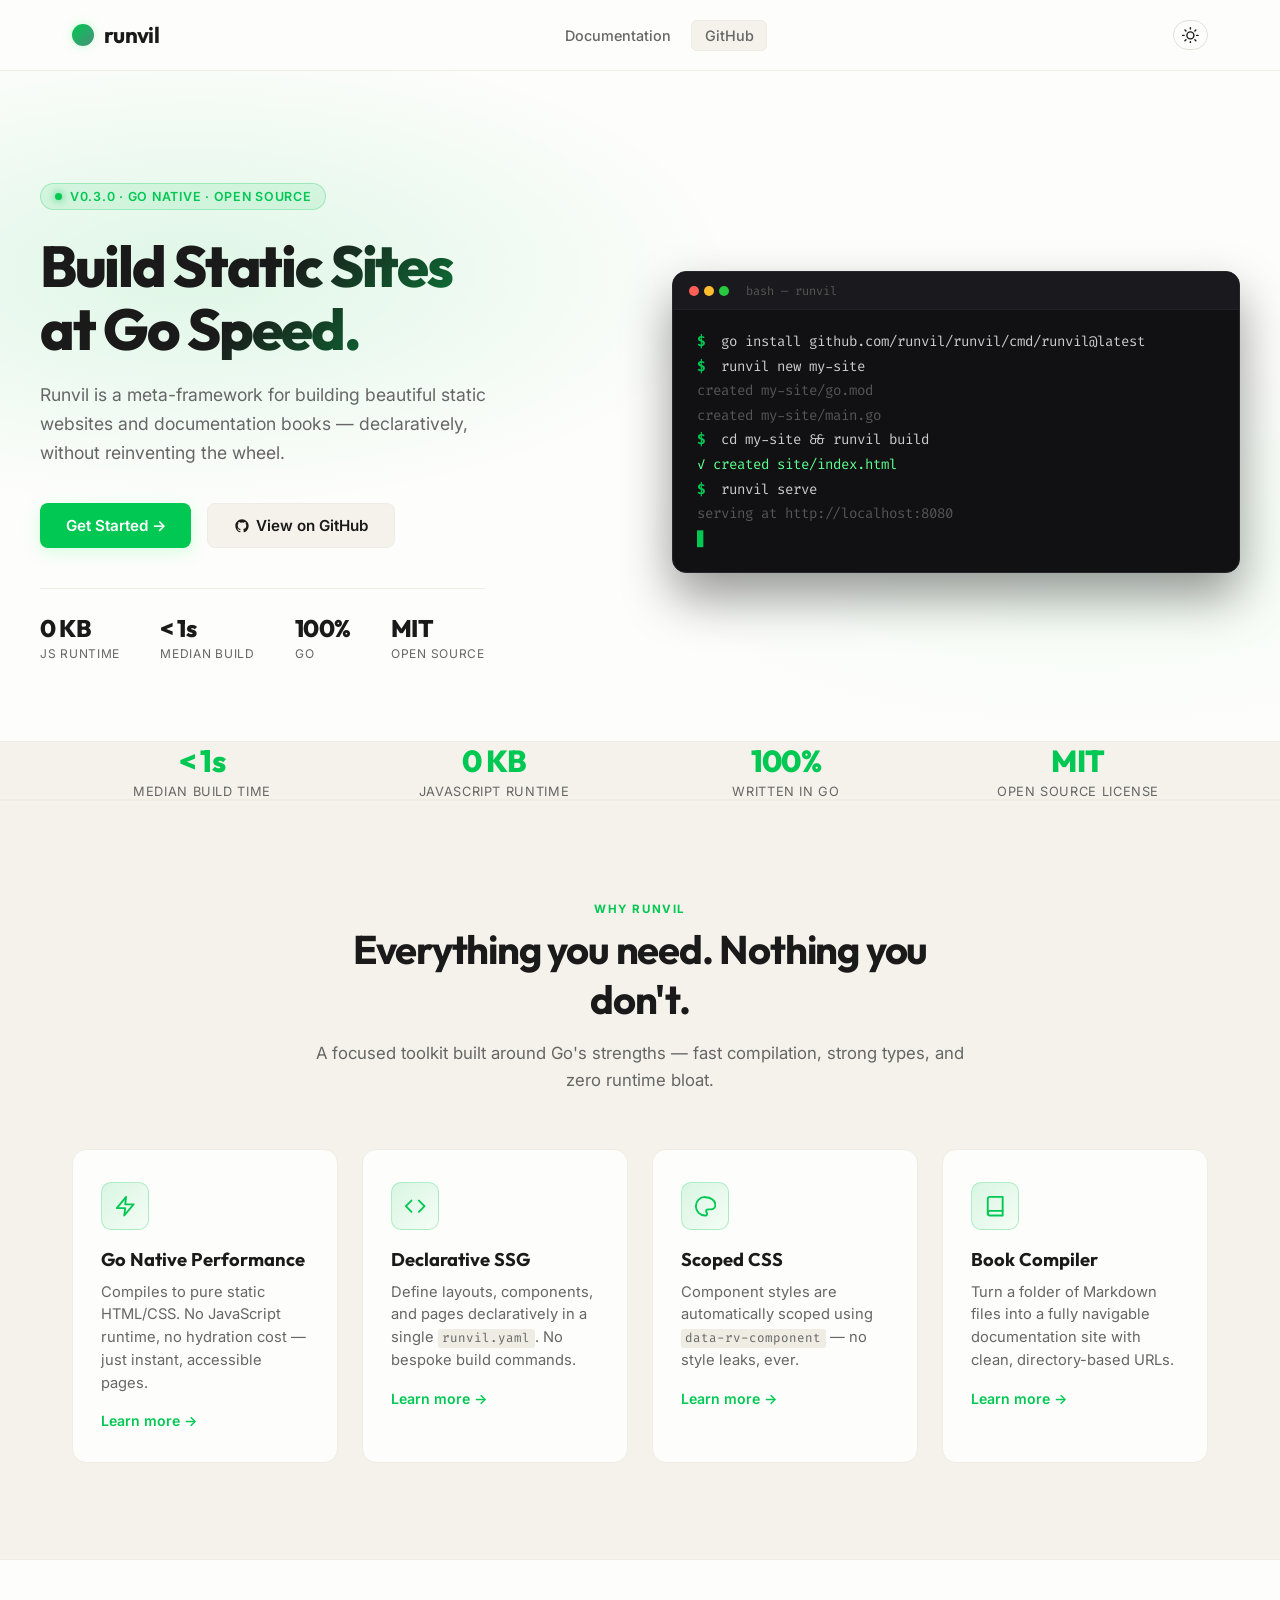
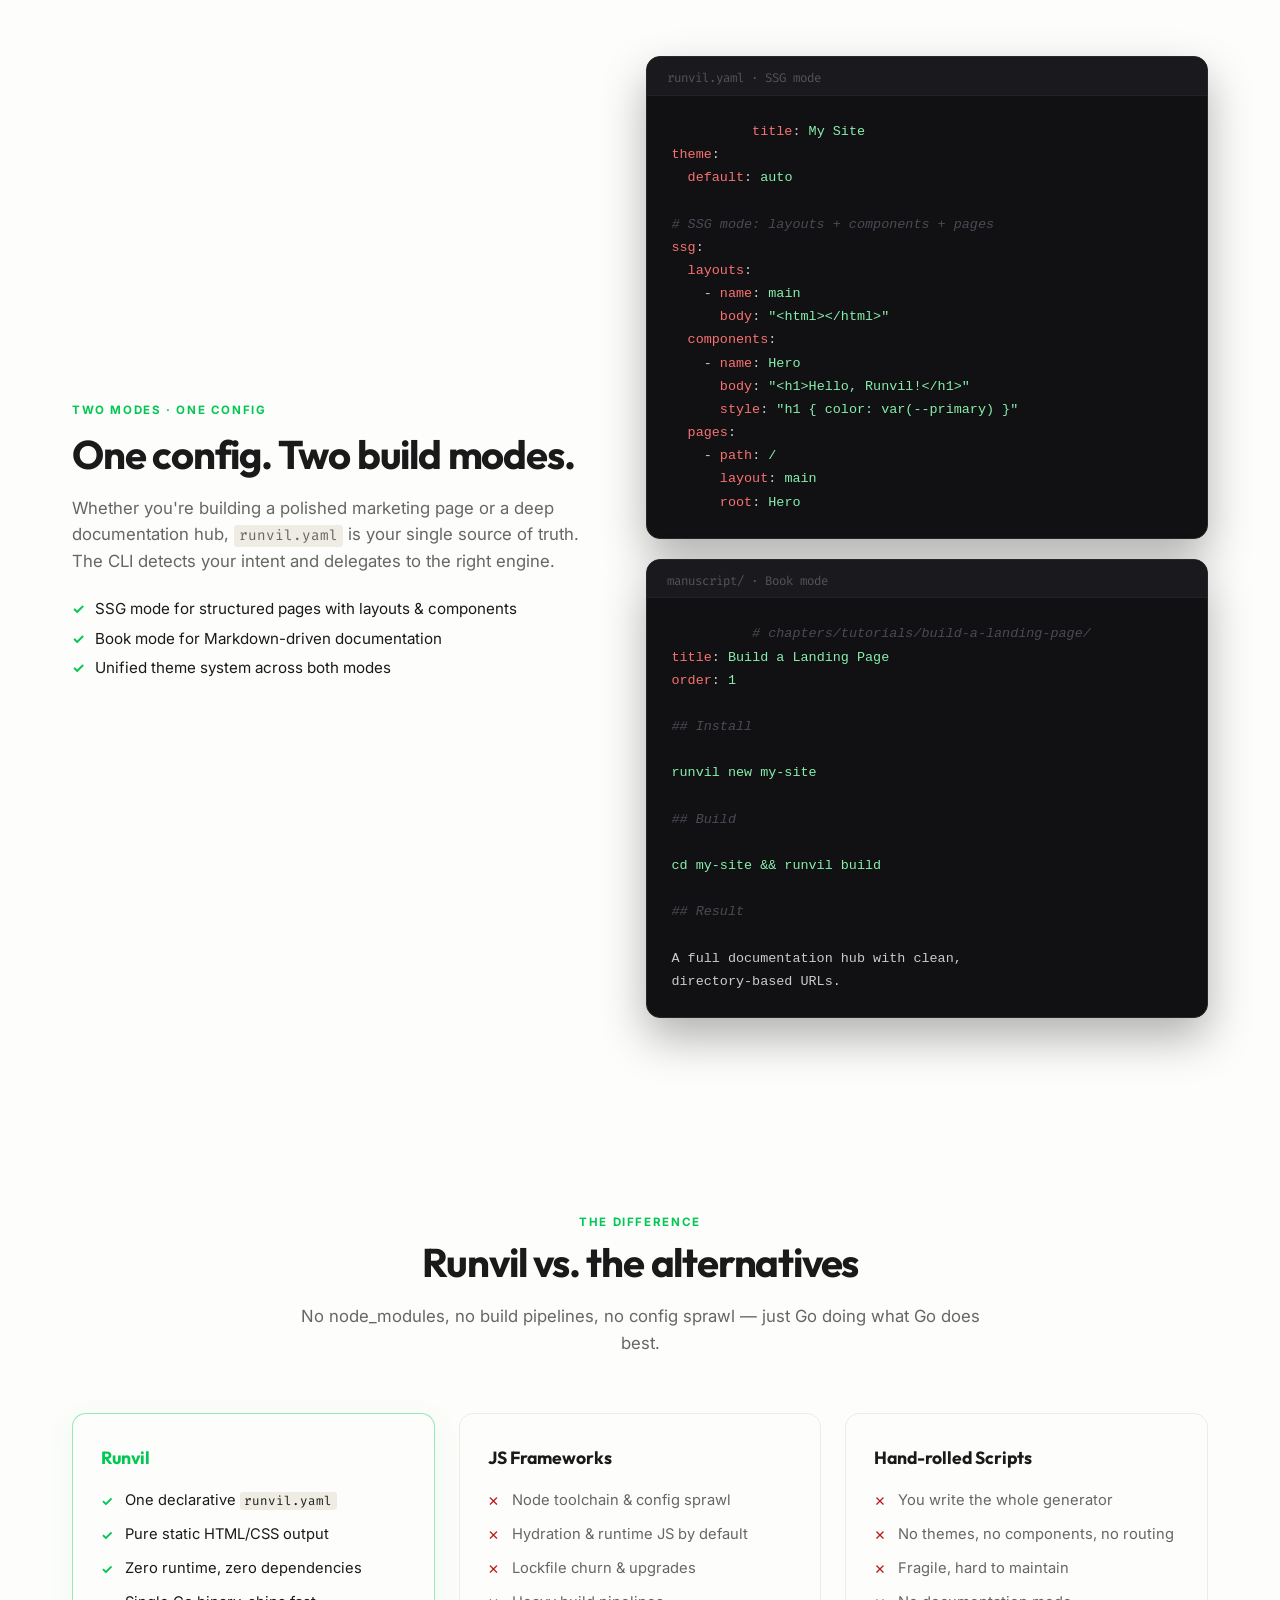
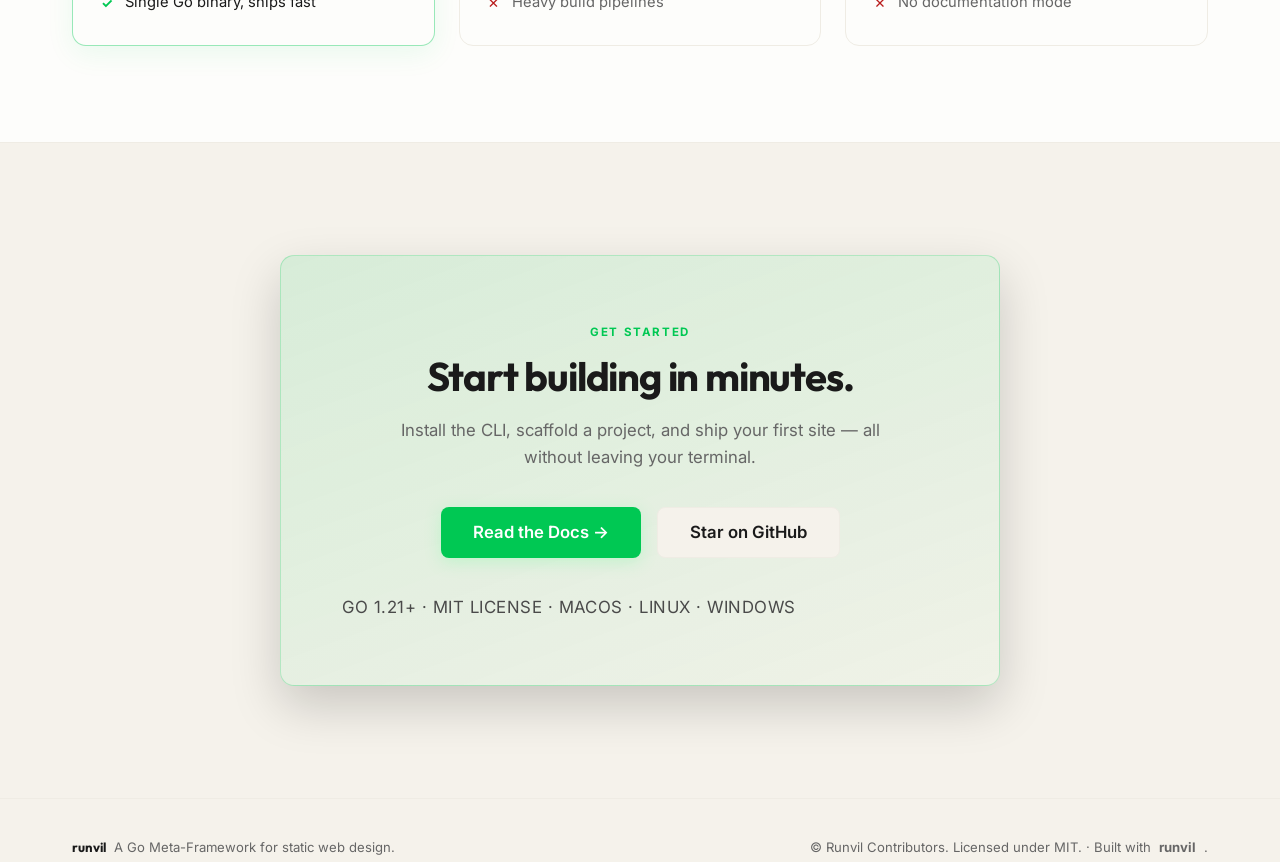
==== commit 53f5f4b4: "Fix scoped CSS by wrapping Landing body in a single root element Scoped styles only applied to the f" ====
--- a/index.html
+++ b/index.html
@@ -30,7 +30,8 @@
 </head>
 <body>
 <header class="ui-header" data-ui-component="header"><div class="header-inner"><div class="header-brand"><a class="brand-link" href="/"><span class="logo-orb"></span><span class="logo-text">runvil</span></a></div><div class="header-nav"><nav class="nav" aria-label="Main navigation"><ul class="nav-list"><li class="nav-item"><a class="nav-link" href="/docs/">Documentation</a></li><li class="nav-item"><a class="nav-link github-link" href="https://github.com/runvil/runvil" target="_blank" rel="noopener">GitHub</a></li></ul></nav></div><div class="header-actions"><button type="button" class="theme-toggle" data-theme-toggle="" aria-label="Toggle light/dark theme" title="Toggle theme"><svg class="icon-sun" viewBox="0 0 24 24" width="16" height="16" fill="none" stroke="currentColor" stroke-width="2" stroke-linecap="round" stroke-linejoin="round" aria-hidden="true"><circle cx="12" cy="12" r="5"></circle><line x1="12" y1="1" x2="12" y2="3"></line><line x1="12" y1="21" x2="12" y2="23"></line><line x1="4.22" y1="4.22" x2="5.64" y2="5.64"></line><line x1="18.36" y1="18.36" x2="19.78" y2="19.78"></line><line x1="1" y1="12" x2="3" y2="12"></line><line x1="21" y1="12" x2="23" y2="12"></line><line x1="4.22" y1="19.78" x2="5.64" y2="18.36"></line><line x1="18.36" y1="5.64" x2="19.78" y2="4.22"></line></svg><svg class="icon-moon" viewBox="0 0 24 24" width="16" height="16" fill="none" stroke="currentColor" stroke-width="2" stroke-linecap="round" stroke-linejoin="round" aria-hidden="true"><path d="M21 12.79A9 9 0 1 1 11.21 3 7 7 0 0 0 21 12.79z"></path></svg></button></div></div></header>
-<main data-ui-component="main"><section class="hero" data-rv-component="Landing">
+<main data-ui-component="main"><div class="landing" data-rv-component="Landing">
+<section class="hero">
   <div class="hero-glow"></div>
   <div class="hero-inner">
     <div class="hero-text">
@@ -245,6 +246,7 @@
     </div>
   </div>
 </section>
+</div>
 </main>
 <footer class="ui-footer" data-ui-component="footer"><div class="footer-inner"><div class="footer-left"><span class="footer-brand">runvil</span><span>A Go Meta-Framework for static web design.</span></div><div class="footer-right">© Runvil Contributors. Licensed under MIT. · Built with <strong>runvil</strong>.</div></div></footer>
 
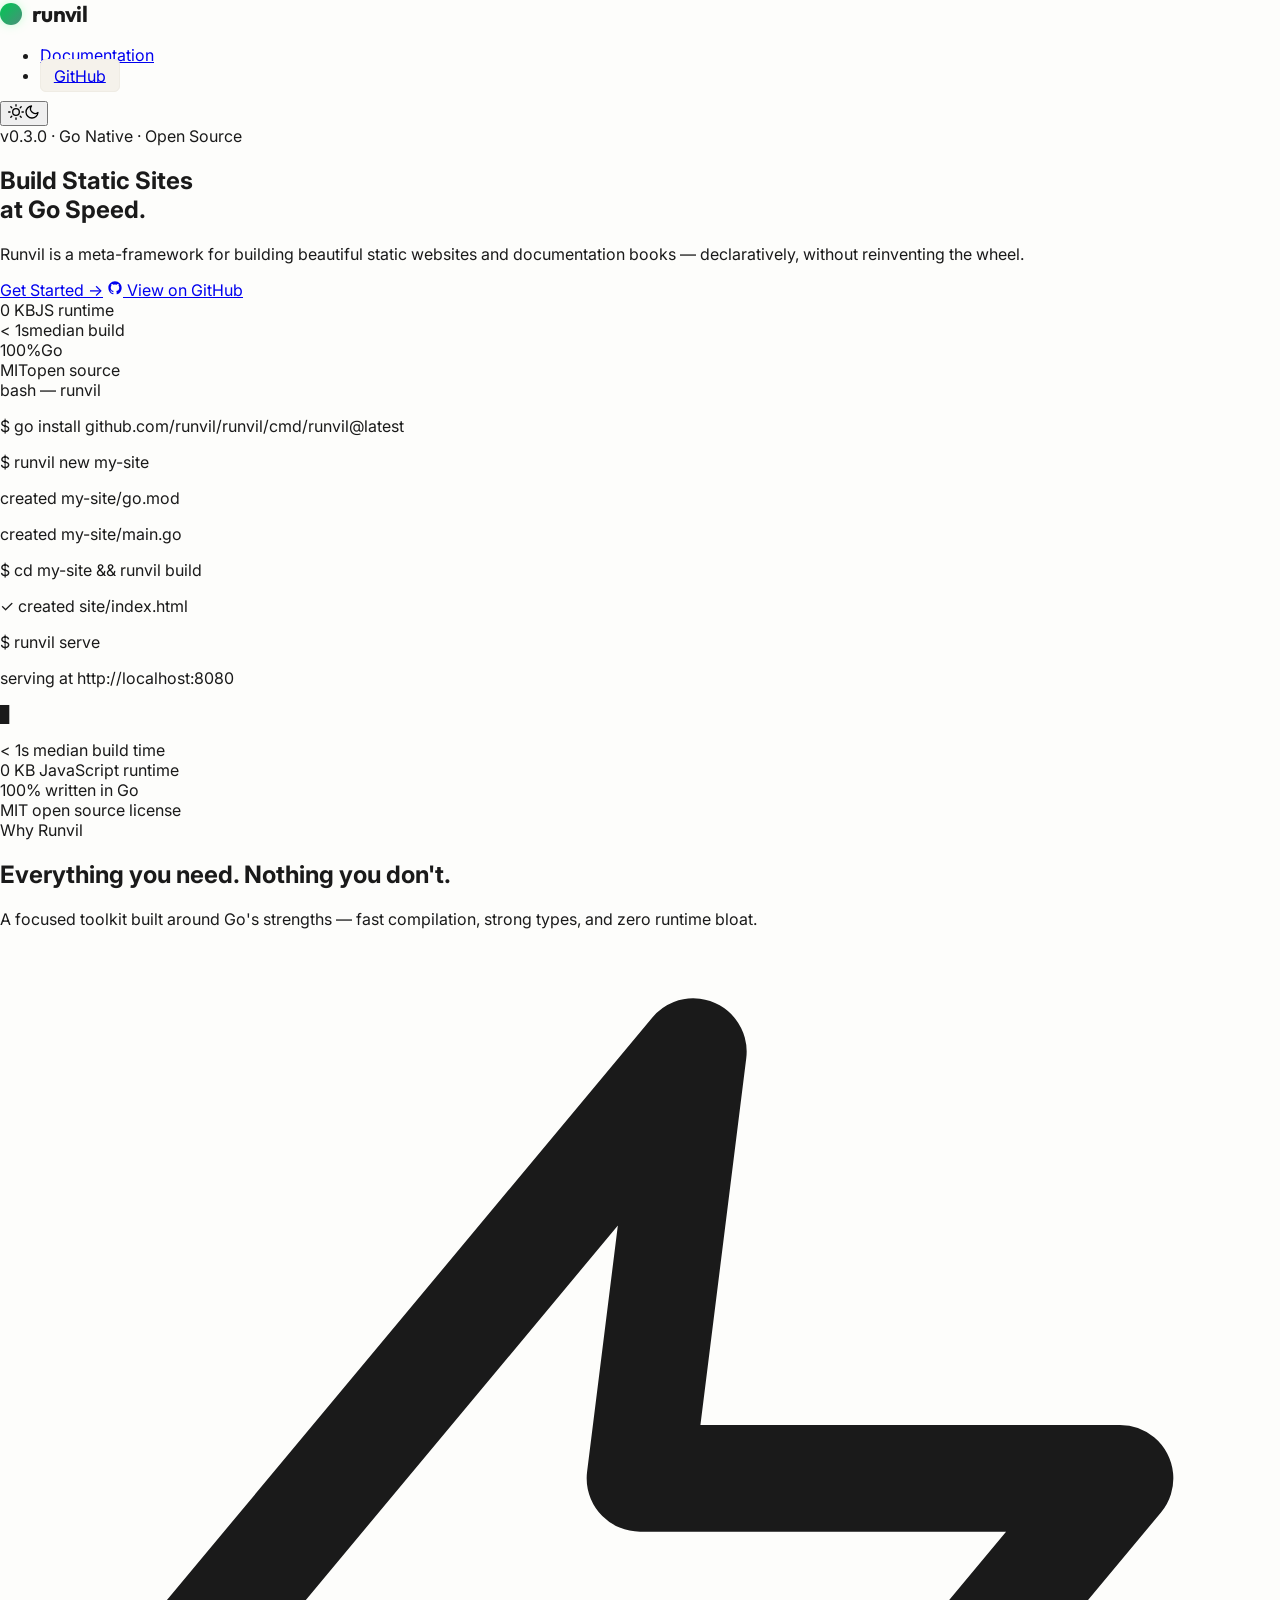
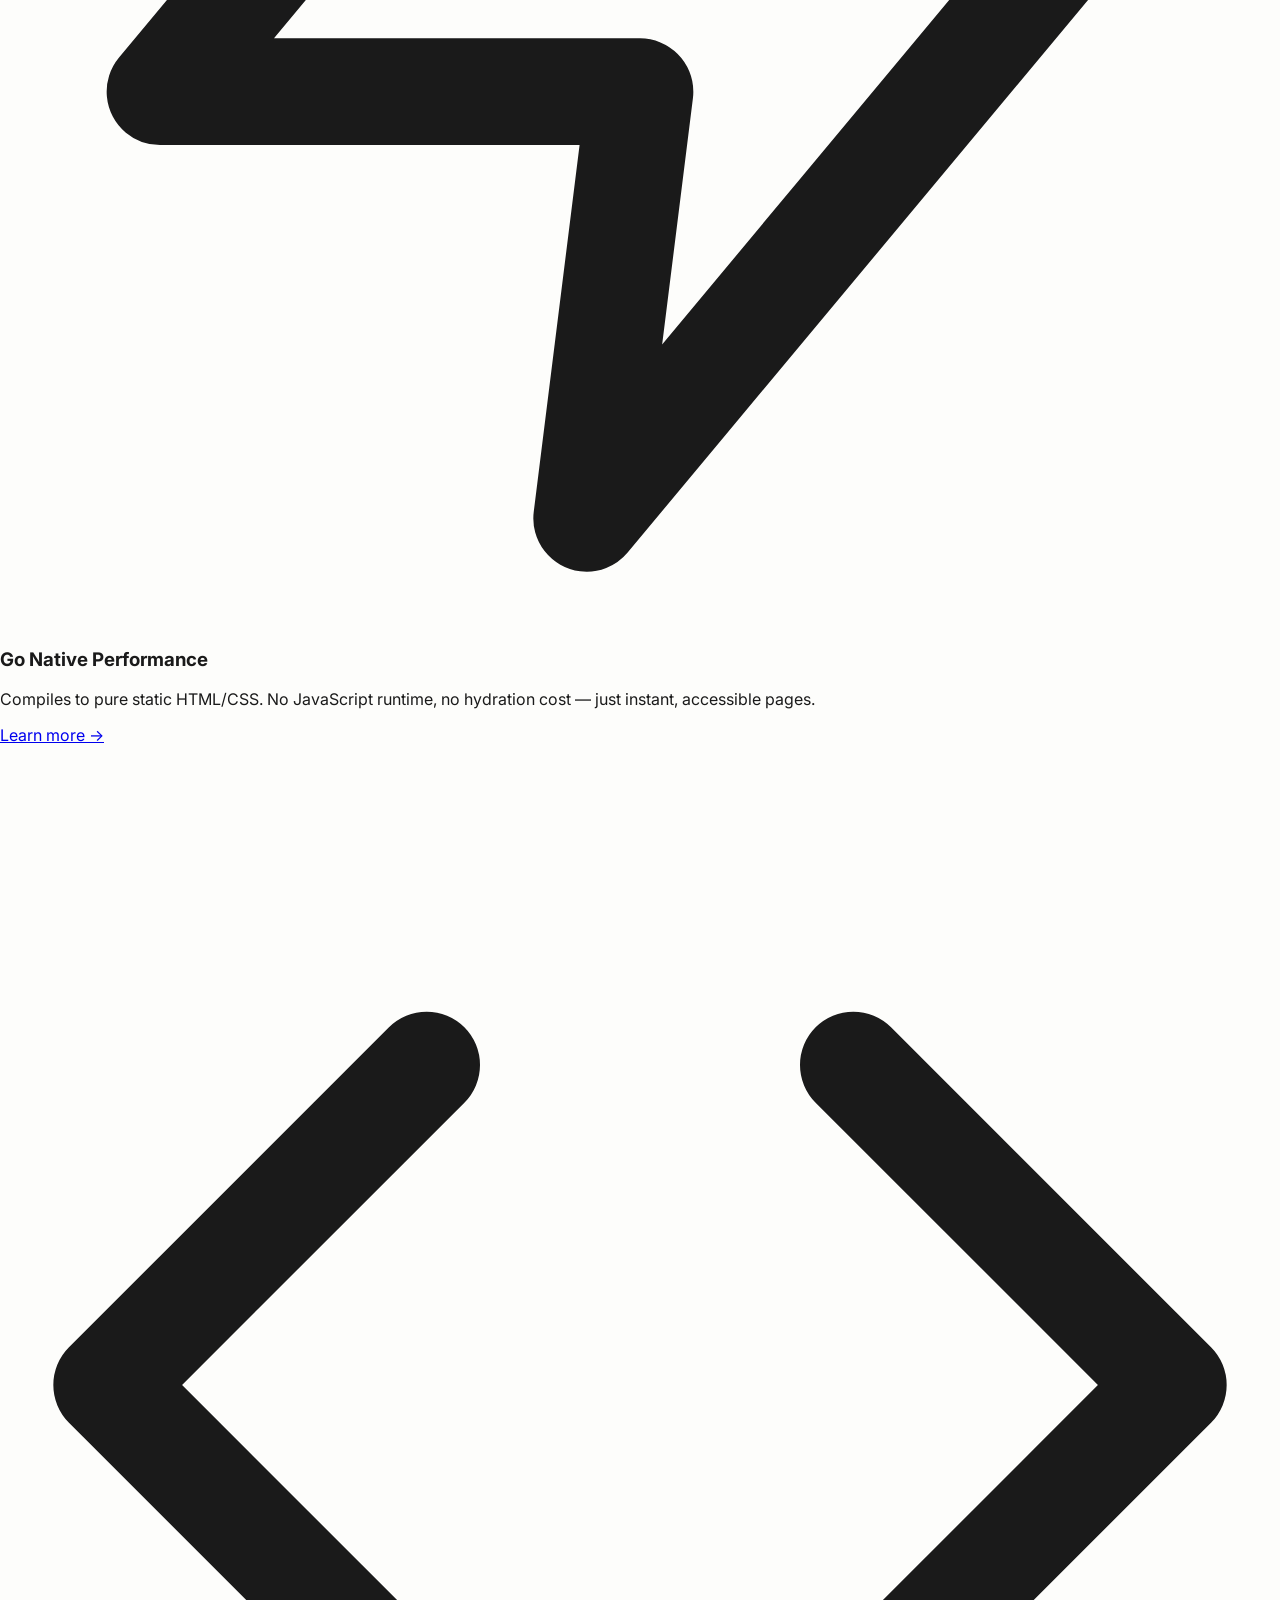
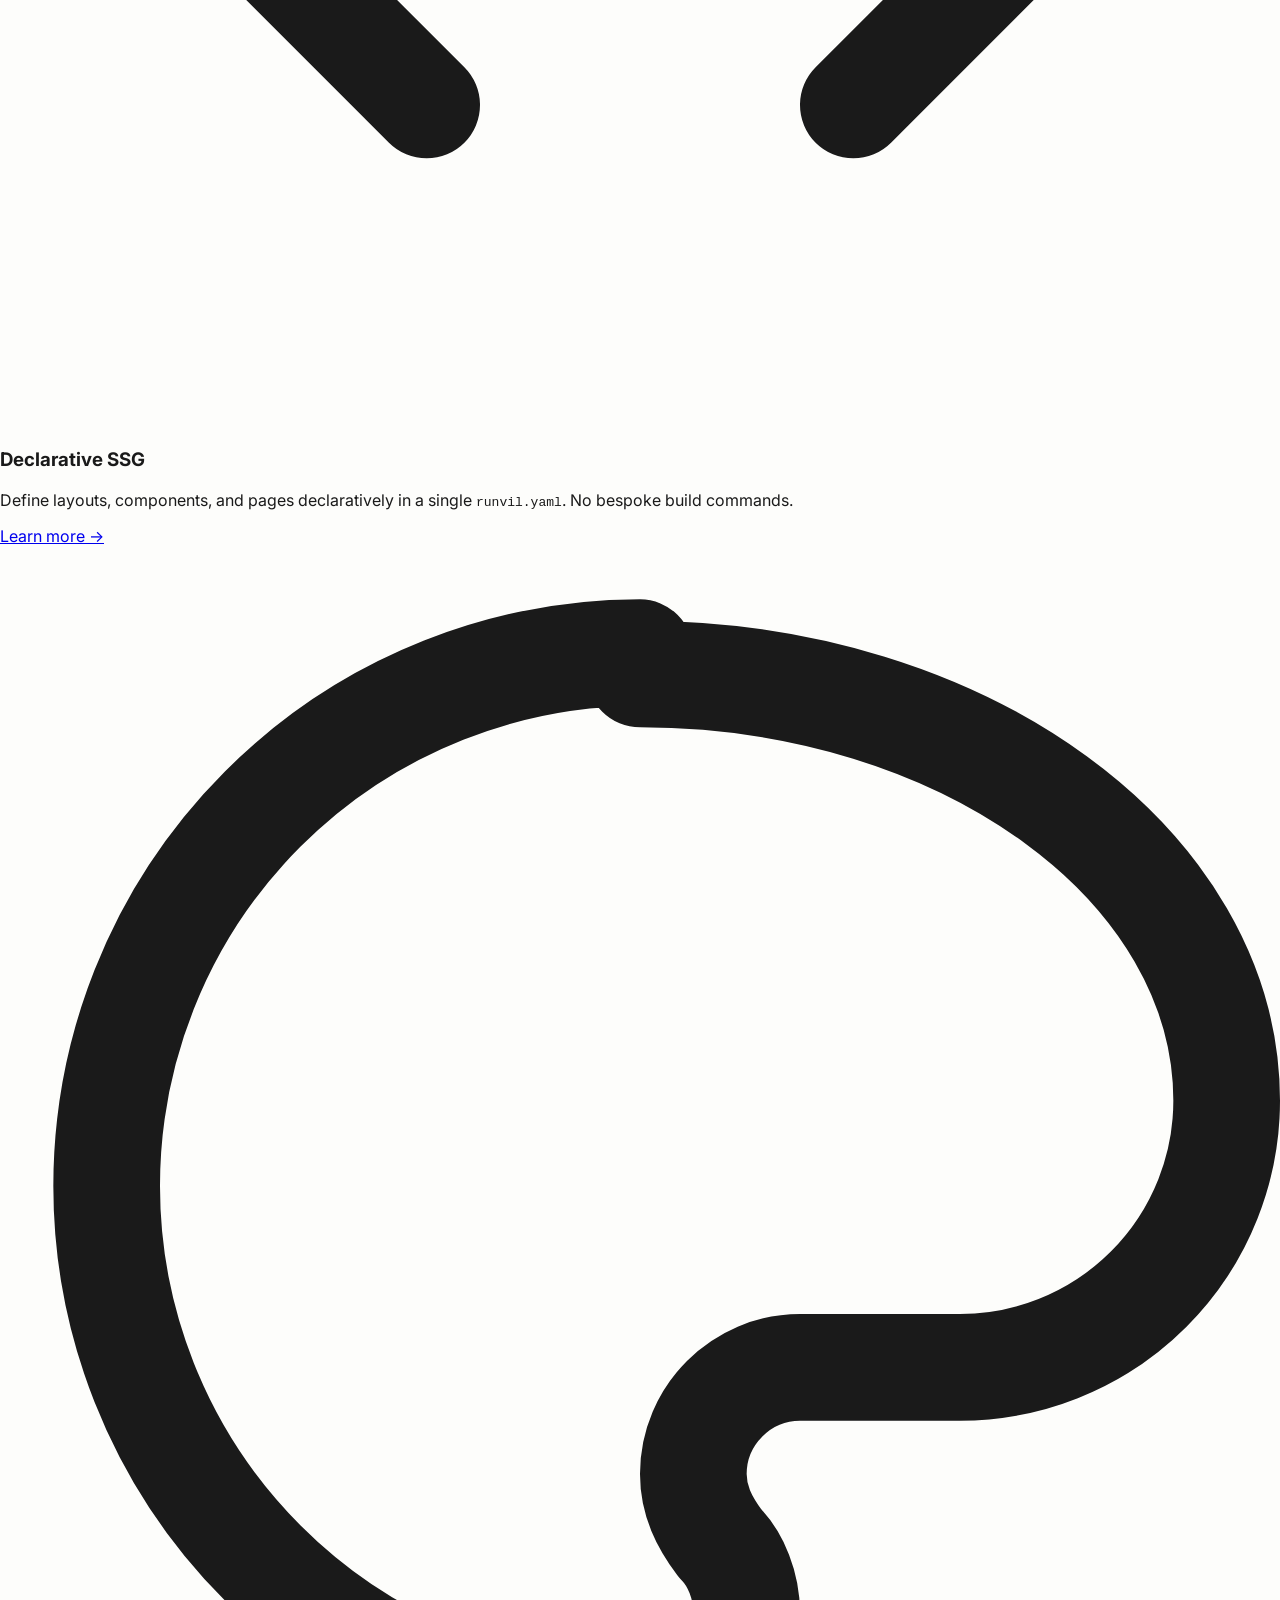
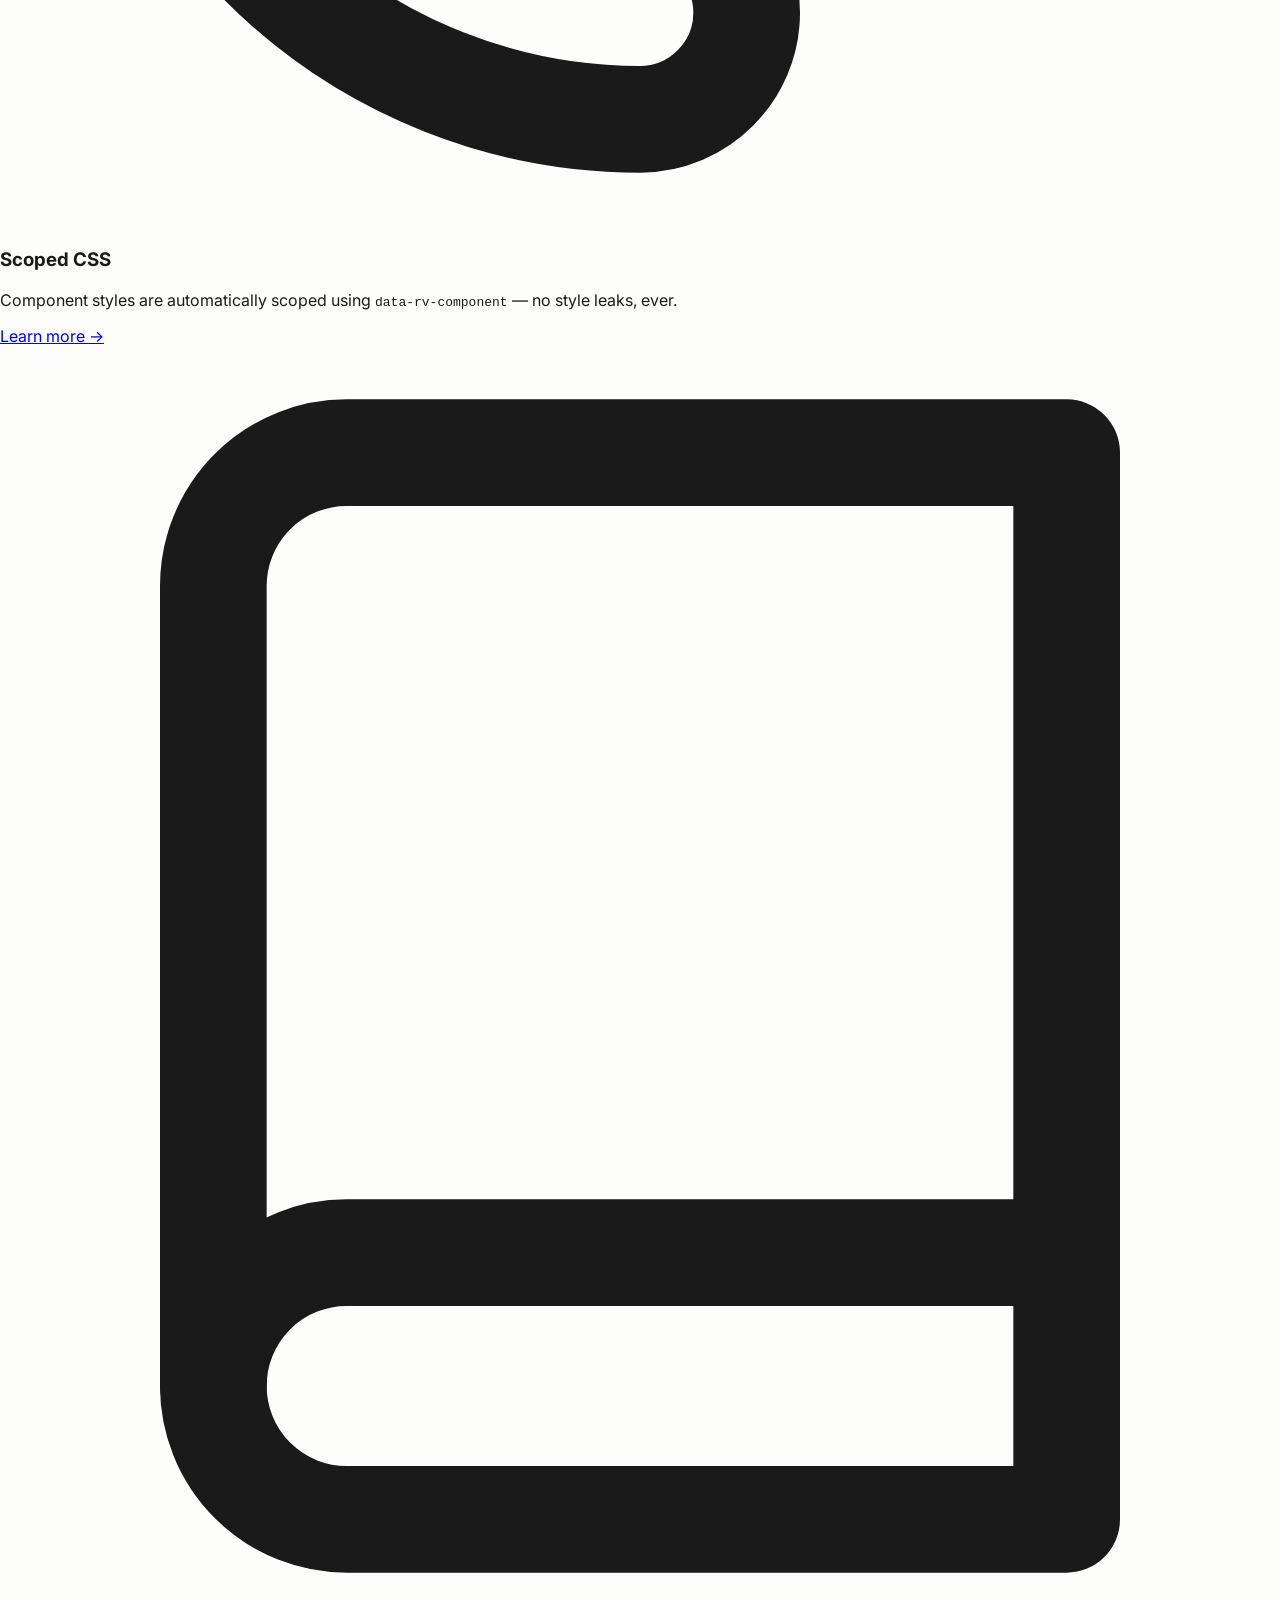
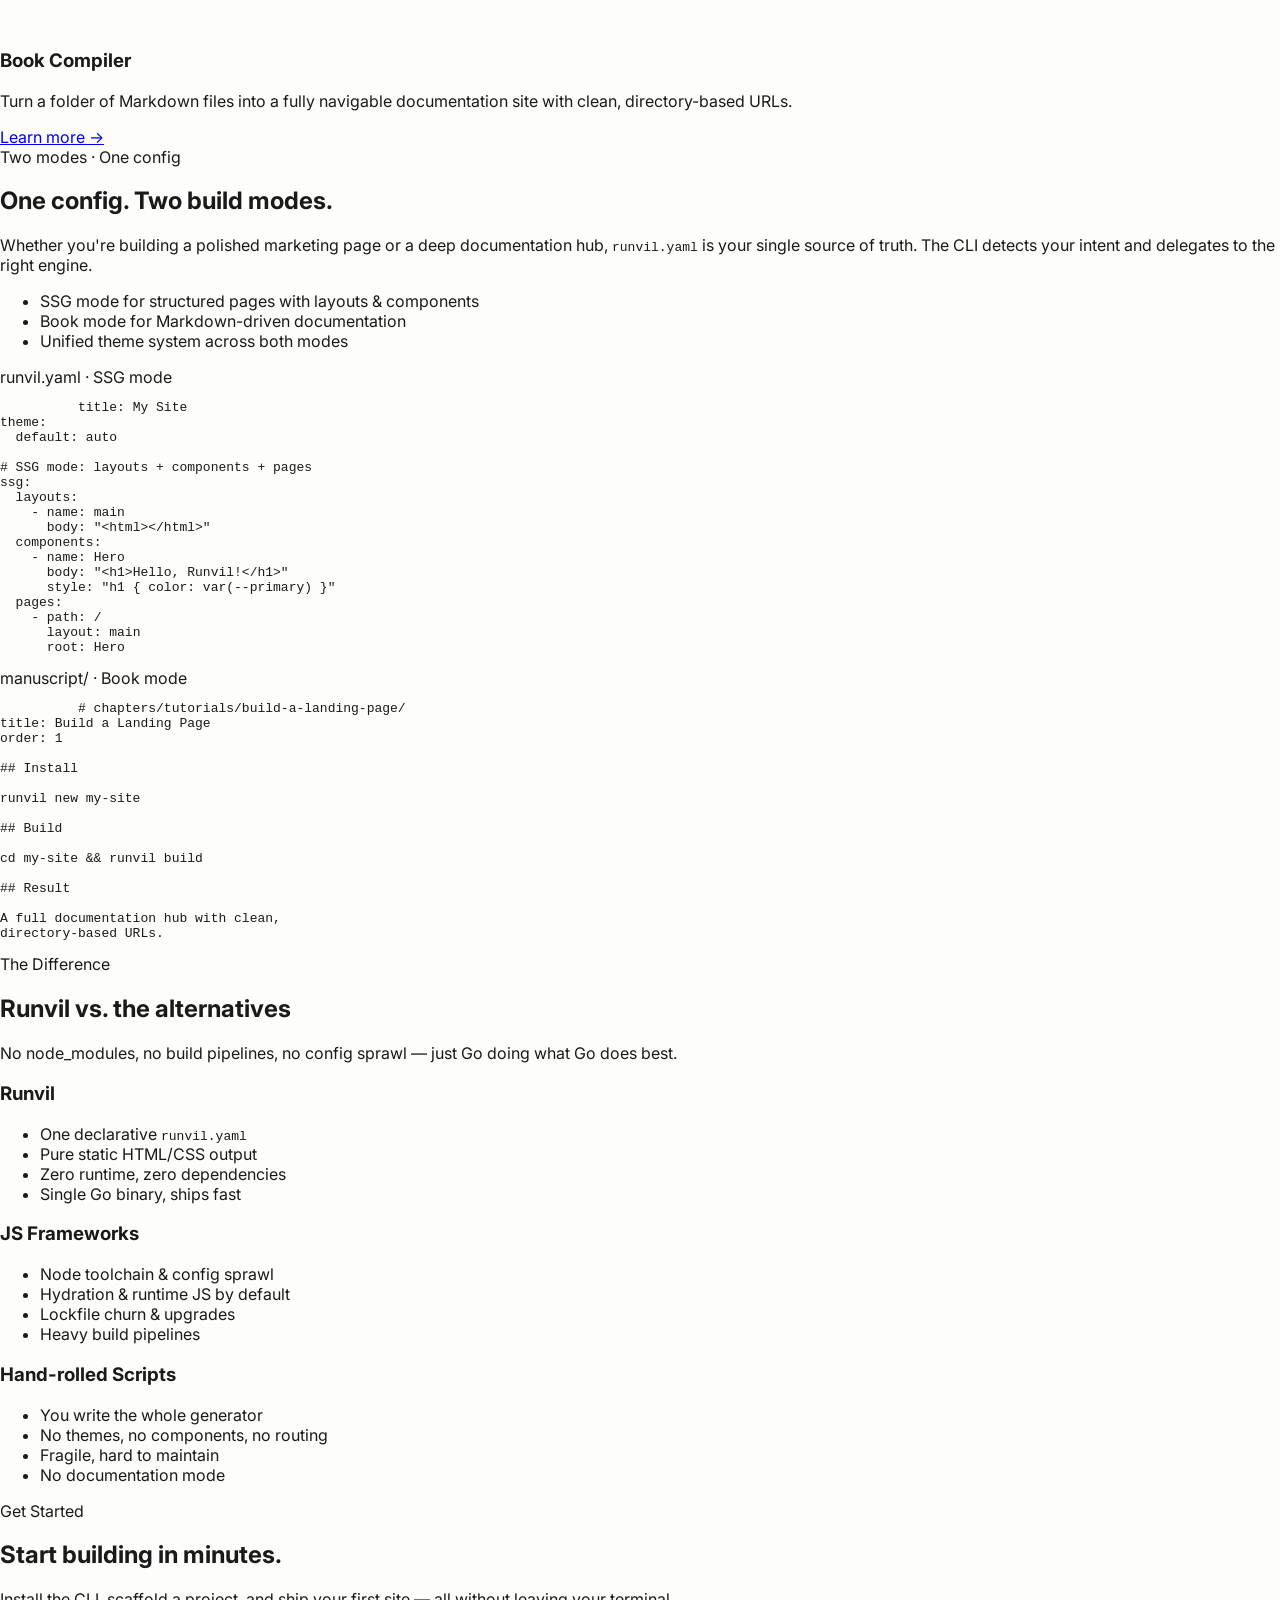
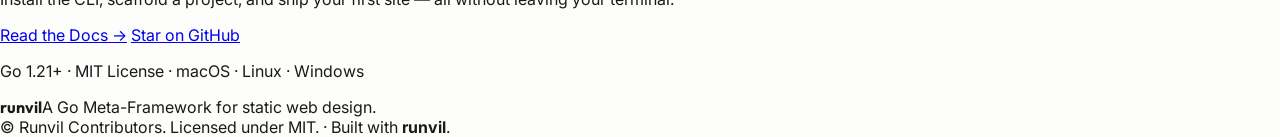
==== commit fd2e72c4: "deploy: publish rebuilt landing page static site" ====
--- a/index.html
+++ b/index.html
@@ -29,7 +29,7 @@
   <style>:root{--base-1: #fdfdfb;--base-1-content: #1a1a1a;--base-2: #f5f2eb;--base-2-content: #666;--base-3: #efece4;--base-3-content: #4a4a4a;--primary: #00c853;--primary-content: #ffffff;--secondary: #4a8f7a;--secondary-content: #ffffff;--accent: #f59e0b;--accent-content: #ffffff;--ghost: #e9e6dc;--ghost-content: #666;--neutral: #e3e0d8;--neutral-content: #666;--success: #15803d;--success-content: #ffffff;--info: #0d9488;--info-content: #ffffff;--warning: #f59e0b;--warning-content: #ffffff;--error: #b91c1c;--error-content: #ffffff;}:root[data-theme="dark"]{--base-1: #17171a;--base-1-content: #e6e4dd;--base-2: #202024;--base-2-content: #9a968b;--base-3: #2a2a30;--base-3-content: #c6c2b8;--primary: #5cff8e;--primary-content: #06160d;--secondary: #7fc99d;--secondary-content: #07130b;--accent: #ffb020;--accent-content: #241a00;--ghost: #26262b;--ghost-content: #9a968b;--neutral: #2e2e34;--neutral-content: #9a968b;--success: #4ade80;--success-content: #0b1f10;--info: #2dd4bf;--info-content: #062a23;--warning: #ffb020;--warning-content: #241a00;--error: #f87171;--error-content: #260a0a;}@media (prefers-color-scheme: dark){:root:not([data-theme]){--base-1: #17171a;--base-1-content: #e6e4dd;--base-2: #202024;--base-2-content: #9a968b;--base-3: #2a2a30;--base-3-content: #c6c2b8;--primary: #5cff8e;--primary-content: #06160d;--secondary: #7fc99d;--secondary-content: #07130b;--accent: #ffb020;--accent-content: #241a00;--ghost: #26262b;--ghost-content: #9a968b;--neutral: #2e2e34;--neutral-content: #9a968b;--success: #4ade80;--success-content: #0b1f10;--info: #2dd4bf;--info-content: #062a23;--warning: #ffb020;--warning-content: #241a00;--error: #f87171;--error-content: #260a0a;}}</style><script>(function(){var k="runvil-theme",d="auto",t=d;try{t=localStorage.getItem(k)||d}catch(e){}var m=window.matchMedia('(prefers-color-scheme: dark)');function apply(){var dark=t==='dark'||(t==='auto'&&m.matches);var r=document.documentElement;r.dataset.theme=dark?'dark':'light';r.style.colorScheme=dark?'dark':'light';var meta=document.querySelector('meta[name="color-scheme"]');if(meta)meta.content=dark?'dark':'light'}apply();if(m.addEventListener){m.addEventListener('change',function(){if(t==='auto')apply()})}window.runvilTheme={get:function(){return t},set:function(x){t=x;try{localStorage.setItem(k,x)}catch(e){}apply()},toggle:function(){var dark=t==='dark'||(t==='auto'&&m.matches);window.runvilTheme.set(dark?'light':'dark')}};document.addEventListener('click',function(e){var el=e.target&&e.target.closest?e.target.closest('[data-theme-toggle]'):null;if(el)window.runvilTheme.toggle()})})();</script>
 </head>
 <body>
-<header class="ui-header" data-ui-component="header"><div class="header-inner"><div class="header-brand"><a class="brand-link" href="/"><span class="logo-orb"></span><span class="logo-text">runvil</span></a></div><div class="header-nav"><nav class="nav" aria-label="Main navigation"><ul class="nav-list"><li class="nav-item"><a class="nav-link" href="/docs/">Documentation</a></li><li class="nav-item"><a class="nav-link github-link" href="https://github.com/runvil/runvil" target="_blank" rel="noopener">GitHub</a></li></ul></nav></div><div class="header-actions"><button type="button" class="theme-toggle" data-theme-toggle="" aria-label="Toggle light/dark theme" title="Toggle theme"><svg class="icon-sun" viewBox="0 0 24 24" width="16" height="16" fill="none" stroke="currentColor" stroke-width="2" stroke-linecap="round" stroke-linejoin="round" aria-hidden="true"><circle cx="12" cy="12" r="5"></circle><line x1="12" y1="1" x2="12" y2="3"></line><line x1="12" y1="21" x2="12" y2="23"></line><line x1="4.22" y1="4.22" x2="5.64" y2="5.64"></line><line x1="18.36" y1="18.36" x2="19.78" y2="19.78"></line><line x1="1" y1="12" x2="3" y2="12"></line><line x1="21" y1="12" x2="23" y2="12"></line><line x1="4.22" y1="19.78" x2="5.64" y2="18.36"></line><line x1="18.36" y1="5.64" x2="19.78" y2="4.22"></line></svg><svg class="icon-moon" viewBox="0 0 24 24" width="16" height="16" fill="none" stroke="currentColor" stroke-width="2" stroke-linecap="round" stroke-linejoin="round" aria-hidden="true"><path d="M21 12.79A9 9 0 1 1 11.21 3 7 7 0 0 0 21 12.79z"></path></svg></button></div></div></header>
+<header class="ui-header" data-ui-component="header"><div class="header-inner"><div class="header-brand"><a class="brand-link" href="/"><span class="logo-orb"></span><span class="logo-text">runvil</span></a></div><div class="header-nav"><nav class="nav" data-ui-component="nav" aria-label="Main navigation"><ul class="nav-list"><li class="nav-item"><a class="nav-link" href="/docs/">Documentation</a></li><li class="nav-item"><a class="nav-link github-link" href="https://github.com/runvil/runvil" target="_blank" rel="noopener">GitHub</a></li></ul></nav></div><div class="header-actions"><button type="button" class="theme-toggle" data-theme-toggle="" aria-label="Toggle light/dark theme" title="Toggle theme"><svg class="icon-sun" viewBox="0 0 24 24" width="16" height="16" fill="none" stroke="currentColor" stroke-width="2" stroke-linecap="round" stroke-linejoin="round" aria-hidden="true"><circle cx="12" cy="12" r="5"></circle><line x1="12" y1="1" x2="12" y2="3"></line><line x1="12" y1="21" x2="12" y2="23"></line><line x1="4.22" y1="4.22" x2="5.64" y2="5.64"></line><line x1="18.36" y1="18.36" x2="19.78" y2="19.78"></line><line x1="1" y1="12" x2="3" y2="12"></line><line x1="21" y1="12" x2="23" y2="12"></line><line x1="4.22" y1="19.78" x2="5.64" y2="18.36"></line><line x1="18.36" y1="5.64" x2="19.78" y2="4.22"></line></svg><svg class="icon-moon" viewBox="0 0 24 24" width="16" height="16" fill="none" stroke="currentColor" stroke-width="2" stroke-linecap="round" stroke-linejoin="round" aria-hidden="true"><path d="M21 12.79A9 9 0 1 1 11.21 3 7 7 0 0 0 21 12.79z"></path></svg></button></div></div></header>
 <main data-ui-component="main"><div class="landing" data-rv-component="Landing">
 <section class="hero">
   <div class="hero-glow"></div>
